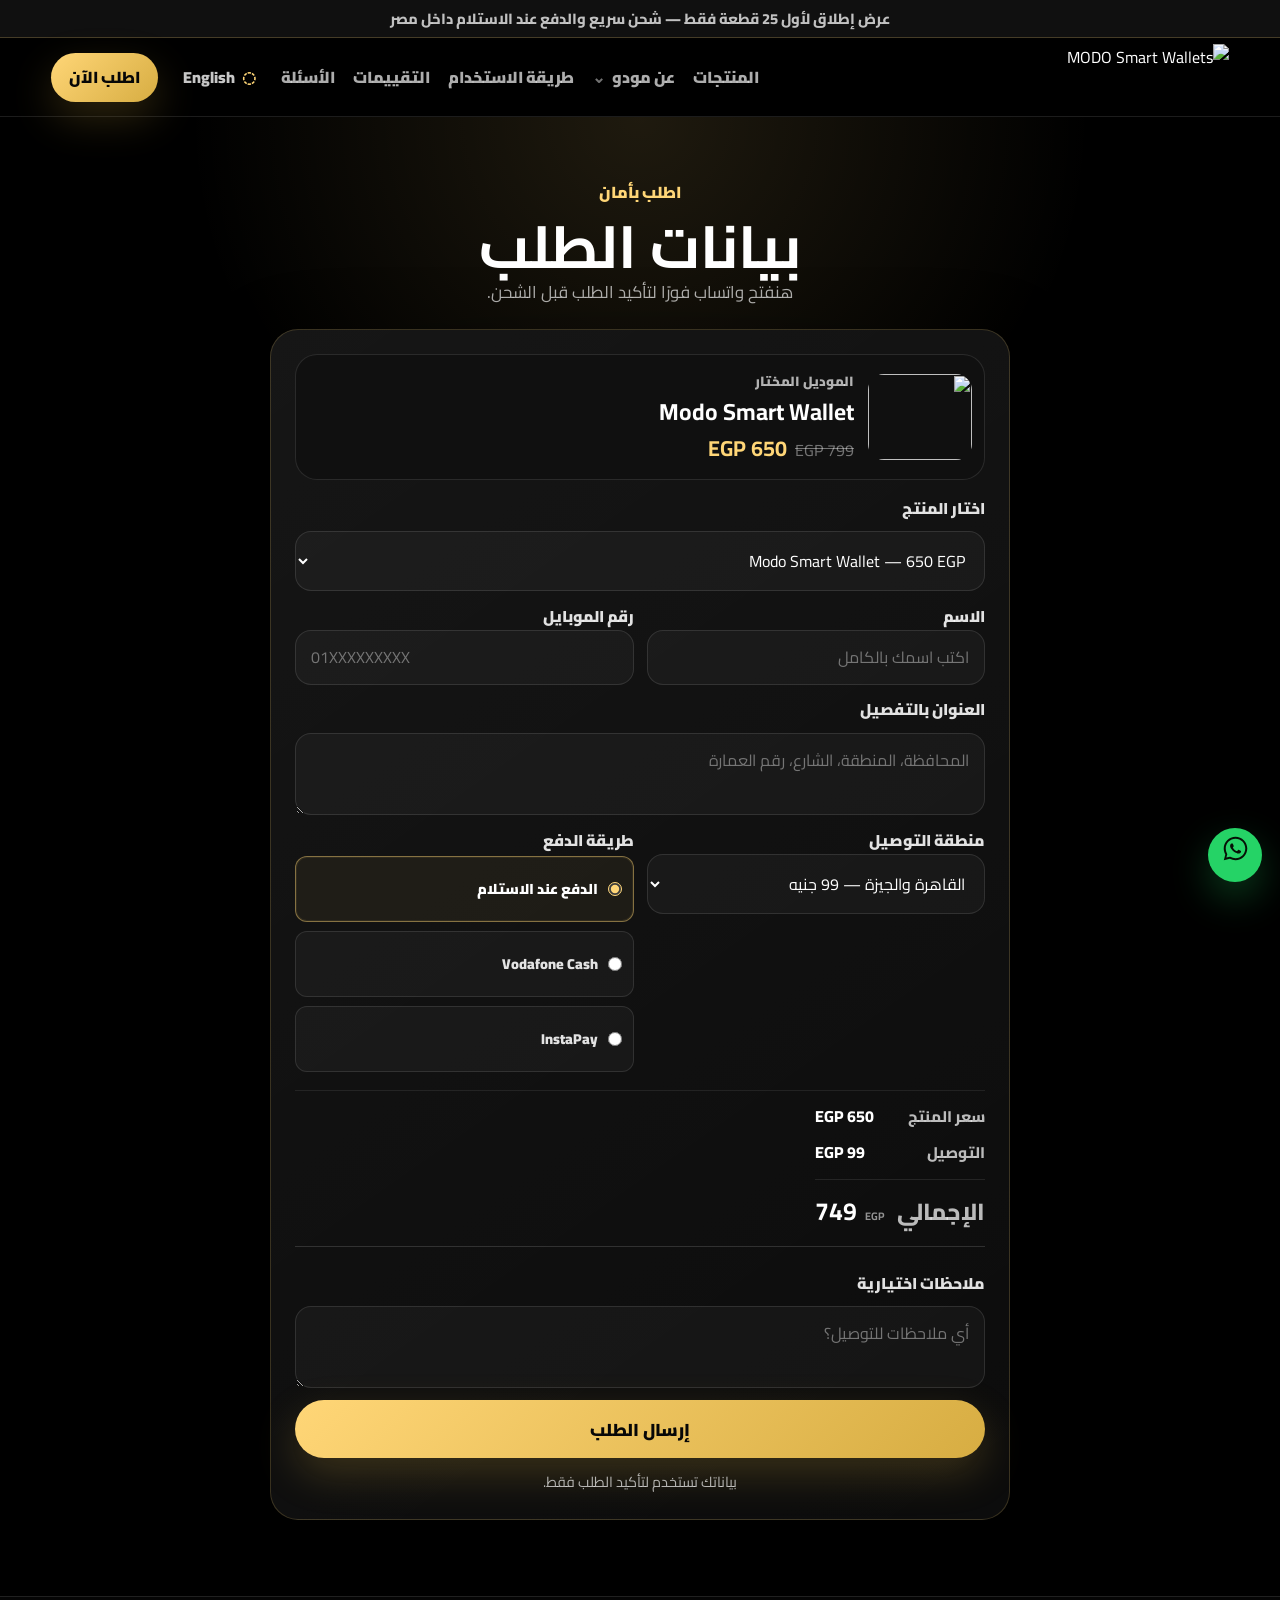
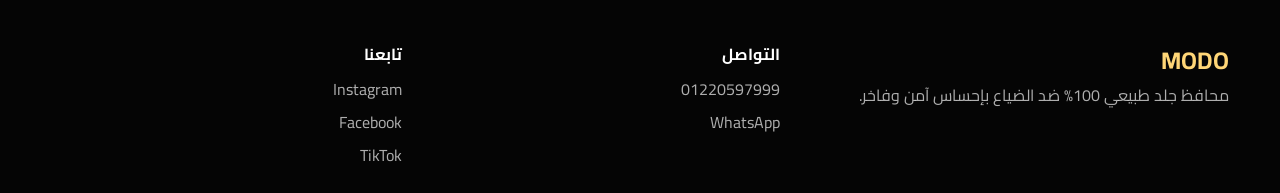
==== checkout.html @ 7bcc3bd5 "Add files via upload" ====
<!DOCTYPE html>
<html lang="ar" dir="rtl">
<head>
  <meta charset="UTF-8" />
  <meta name="viewport" content="width=device-width, initial-scale=1.0" />
  <meta name="description" content="Checkout MODO Smart Wallet: اختر المحفظة، منطقة التوصيل، وطريقة الدفع. الدفع عند الاستلام داخل مصر." />
  <title>Checkout | MODO Smart Wallet</title>
  <link rel="preconnect" href="https://fonts.googleapis.com">
  <link rel="preconnect" href="https://fonts.gstatic.com" crossorigin>
  <link href="https://fonts.googleapis.com/css2?family=Cairo:wght@400;600;700;800;900&display=swap" rel="stylesheet">
  <link rel="stylesheet" href="style.css?v=20260527-payment-compact" />

  <!-- Meta Pixel Code -->
  <script>
  !function(f,b,e,v,n,t,s)
  {if(f.fbq)return;n=f.fbq=function(){n.callMethod?
  n.callMethod.apply(n,arguments):n.queue.push(arguments)};
  if(!f._fbq)f._fbq=n;n.push=n;n.loaded=!0;n.version='2.0';
  n.queue=[];t=b.createElement(e);t.async=!0;
  t.src=v;s=b.getElementsByTagName(e)[0];
  s.parentNode.insertBefore(t,s)}(window, document,'script',
  'https://connect.facebook.net/en_US/fbevents.js');
  fbq('init', '1723439528639555');
  fbq('track', 'PageView');
  </script>
  <noscript><img height="1" width="1" style="display:none"
  src="https://www.facebook.com/tr?id=1723439528639555&ev=PageView&noscript=1"
  /></noscript>
  <!-- End Meta Pixel Code -->
</head>
<body class="checkout-page">
  <div class="top-strip"><span data-i18n="topOffer">عرض إطلاق لأول 25 قطعة فقط — شحن سريع والدفع عند الاستلام داخل مصر</span></div>

  <header class="site-header">
    <div class="container nav">
      <a href="./index.html#home" class="brand" aria-label="MODO Smart Wallets">
        <img src="https://www.modosmartwallets.com/modo-logo.png" alt="MODO Smart Wallets">
      </a>
      <nav class="nav-links" id="navLinks">
        <a href="./index.html#products" data-i18n="navProducts">المنتجات</a>
        <details class="nav-about">
          <summary data-i18n="navAbout">عن مودو</summary>
          <a href="./story.html" data-i18n="navStory">قصتنا</a>
          <a href="./why.html" data-i18n="navWhy">ليه تختار مودو</a>
        </details>
        <a href="./how.html" data-i18n="navHow">طريقة الاستخدام</a>
        <a href="./index.html#reviews" data-i18n="navReviews">التقييمات</a>
        <a href="./faq.html" data-i18n="navFAQ">الأسئلة</a>
      </nav>
      <div class="nav-actions">
        <button class="lang-btn" id="langToggle" type="button">English</button>
        <a href="./checkout.html" class="mini-cta" data-i18n="navCTA">اطلب الآن</a>
        <button class="menu-btn" id="menuBtn" type="button" aria-label="Menu">☰</button>
      </div>
    </div>
  </header>

  <main>
    <section class="section order-section checkout-standalone" id="order">
      <div class="container order-shell">
        <div class="section-head reveal">
          <span data-i18n="orderEyebrow">اطلب بأمان</span>
          <h1 data-i18n="orderTitle">بيانات الطلب</h1>
          <p data-i18n="orderSubtitle">هنفتح واتساب فورًا لتأكيد الطلب قبل الشحن.</p>
        </div>

        <form class="order-form reveal" id="orderForm">
          <div class="selected-product-card" id="selectedProductCard">
            <img src="https://www.modosmartwallets.com/smart-wallet.jpg" alt="" id="selectedProductImg">
            <div>
              <small data-i18n="selectedLabel">الموديل المختار</small>
              <h3 id="selectedProductName">Modo Smart Wallet</h3>
              <p><span class="old-price" id="selectedOldPrice">799 EGP</span> <strong id="selectedPrice">650 EGP</strong></p>
            </div>
          </div>

          <label for="productSelect" data-i18n="formProduct">اختار المنتج</label>
          <select id="productSelect" required></select>

          <div class="form-grid">
            <div>
              <label for="customerName" data-i18n="formName">الاسم</label>
              <input type="text" id="customerName" required>
            </div>
            <div>
              <label for="customerPhone" data-i18n="formPhone">رقم الموبايل</label>
              <input type="tel" id="customerPhone" required>
            </div>
          </div>

          <label for="customerAddress" data-i18n="formAddress">العنوان بالتفصيل</label>
          <textarea id="customerAddress" required></textarea>

          <div class="form-grid">
            <div>
              <label for="deliveryRegion" data-i18n="formDeliveryRegion">منطقة التوصيل</label>
              <select id="deliveryRegion" required>
                <option value="cairo_giza" data-i18n="deliveryCairoGiza">القاهرة والجيزة — 99 جنيه</option>
                <option value="alex" data-i18n="deliveryAlex">الإسكندرية — 120 جنيه</option>
                <option value="delta_canal" data-i18n="deliveryDeltaCanal">الدلتا والقناة — 125 جنيه</option>
                <option value="assiut" data-i18n="deliveryAssiut">أسيوط — 200 جنيه</option>
                <option value="northcoast" data-i18n="deliveryNorthCoast">الساحل الشمالي — 220 جنيه</option>
              </select>
            </div>
            <div>
              <label for="paymentMethod" data-i18n="formPayment">طريقة الدفع</label>
              <select id="paymentMethod" required>
                <option value="Cash on Delivery" data-i18n="paymentCOD">الدفع عند الاستلام</option>
                <option value="Vodafone Cash">Vodafone Cash</option>
                <option value="InstaPay">InstaPay</option>
              </select>
            </div>
          </div>

          <p class="premium-free-delivery-note" id="premiumFreeDeliveryNote" hidden data-i18n="premiumFreeDeliveryCheckout">توصيل مجاني مع Modo Premium Wallet</p>

          <div class="checkout-total-box" id="checkoutTotalBox">
            <span data-i18n="checkoutTotalLabel">إجمالي السعر شامل التوصيل</span>
            <strong id="checkoutTotalValue">749 EGP</strong>
          </div>

          <label for="customerNotes" data-i18n="formNotes">ملاحظات اختيارية</label>
          <textarea id="customerNotes"></textarea>

          <button type="submit" class="btn btn-primary order-submit" data-i18n="submitOrder">إرسال الطلب</button>
          <p class="order-success-message" id="orderSuccess" hidden data-i18n="orderSuccess">تم تأكيد طلبك</p>
          <p class="form-note"><span data-i18n="formNote">بياناتك تستخدم لتأكيد الطلب فقط.</span></p>
        </form>
      </div>
    </section>
  </main>

  <footer class="footer">
    <div class="container footer-grid">
      <div><h3>MODO</h3><p data-i18n="footerAbout">محافظ جلد طبيعي 100% ضد الضياع بإحساس آمن وفاخر.</p></div>
      <div><h4 data-i18n="footerContact">التواصل</h4><a href="tel:01220597999">01220597999</a><a href="https://wa.me/201220597999" target="_blank" rel="noopener noreferrer">WhatsApp</a></div>
      <div><h4 data-i18n="footerSocial">تابعنا</h4><a href="https://www.instagram.com/modo.smart.wallets?igsh=YzNkcmE1bDY4eXp3&utm_source=qr" target="_blank" rel="noopener noreferrer">Instagram</a><a href="https://www.facebook.com/share/1Ctd9zWfsX/?mibextid=wwXIfr" target="_blank" rel="noopener noreferrer">Facebook</a><a href="https://www.tiktok.com/@modo.smart.wallet" target="_blank" rel="noopener noreferrer">TikTok</a></div>
    </div>
  </footer>

  <a href="https://wa.me/201220597999" class="whatsapp-float" target="_blank" rel="noopener noreferrer" aria-label="WhatsApp">WhatsApp</a>
  <script type="module" src="script.js?v=20260527-payment-compact"></script>
</body>
</html>
---- style.css ----
:root {
  --black: #000;
  --ink: #070707;
  --panel: #101010;
  --panel-2: #1a1a1a;
  --gold: #d7ad42;
  --gold-soft: #ffd677;
  --text: #fff;
  --muted: rgba(255,255,255,.68);
  --line: rgba(255,255,255,.11);
  --safe: #8dffad;
  --shadow: 0 26px 80px rgba(0,0,0,.45);
}

* { box-sizing: border-box; margin: 0; padding: 0; }
html { scroll-behavior: smooth; }
body {
  font-family: "Cairo", Arial, sans-serif;
  background: #000;
  color: var(--text);
  line-height: 1.7;
  overflow-x: hidden;
}
body.en { direction: ltr; }
a { color: inherit; text-decoration: none; }
button, input, textarea, select { font: inherit; }
img, video { max-width: 100%; display: block; }
.container { width: min(1180px, 92%); margin-inline: auto; }

.top-strip {
  background: #101010;
  border-bottom: 1px solid rgba(255,214,119,.22);
  color: rgba(255,255,255,.74);
  text-align: center;
  font-weight: 800;
  padding: 8px 14px;
  font-size: clamp(.78rem, 1.8vw, .92rem);
  line-height: 1.45;
}
.top-strip span {
  display: block;
  max-width: 780px;
  margin-inline: auto;
}

.site-header {
  position: sticky;
  top: 0;
  z-index: 1000;
  background: rgba(0,0,0,.92);
  border-bottom: 1px solid var(--line);
  backdrop-filter: blur(20px);
}
.nav {
  min-height: 78px;
  display: flex;
  align-items: center;
  justify-content: space-between;
  gap: 18px;
}
.brand { display: inline-flex; align-items: center; }
.brand img { width: 168px; height: 66px; object-fit: contain; }
.nav-links, .nav-actions { display: flex; align-items: center; gap: 18px; }
.nav-links { color: var(--muted); font-weight: 900; }
.nav-links a:hover, .nav-about summary:hover { color: var(--gold-soft); }
.nav-about { position: relative; }
.nav-about summary { list-style: none; cursor: pointer; color: var(--muted); }
.nav-about summary::-webkit-details-marker { display: none; }
.nav-about summary::after { content: "⌄"; margin-inline-start: 7px; color: rgba(255,255,255,.45); }
.nav-about[open] a {
  display: block;
  background: #0d0d0d;
  border: 1px solid var(--line);
  padding: 10px 14px;
  min-width: 160px;
}
@media (min-width: 981px) {
  .nav-about[open] a:first-of-type { position: absolute; top: 34px; inset-inline-start: 0; border-radius: 16px 16px 0 0; }
  .nav-about[open] a:last-of-type { position: absolute; top: 76px; inset-inline-start: 0; border-radius: 0 0 16px 16px; }
}
.lang-btn, .menu-btn, .btn, .mini-cta {
  min-height: 46px;
  border-radius: 999px;
  border: 1px solid var(--line);
  background: transparent;
  color: #fff;
  padding: 11px 18px;
  cursor: pointer;
  font-weight: 900;
  display: inline-flex;
  align-items: center;
  justify-content: center;
  transition: .22s ease;
}
.lang-btn { border-color: transparent; color: rgba(255,255,255,.78); padding-inline: 6px; }
.lang-btn::before { content: "◌"; color: var(--gold-soft); margin-inline-end: 7px; }
.menu-btn { display: none; width: 46px; padding: 0; font-size: 1.35rem; }
.mini-cta, .btn-primary {
  border: 0;
  background: linear-gradient(135deg, var(--gold-soft), var(--gold));
  color: #070707;
  box-shadow: 0 16px 42px rgba(215,173,66,.22);
}
.btn-primary:hover, .mini-cta:hover { transform: translateY(-2px); box-shadow: 0 20px 52px rgba(215,173,66,.32); }
.btn-secondary { background: #151515; color: #fff; border-color: rgba(255,255,255,.14); }
.btn-secondary:hover { border-color: rgba(255,214,119,.45); color: var(--gold-soft); }

.hero {
  position: relative;
  min-height: calc(100vh - 116px);
  display: grid;
  align-items: center;
  overflow: hidden;
  padding: 72px 0 56px;
  background:
    radial-gradient(circle at 25% 18%, rgba(255,214,119,.16), transparent 28%),
    linear-gradient(180deg, #050505, #000);
}
.hero::before {
  content: "";
  position: absolute;
  inset: 0;
  background-image:
    linear-gradient(rgba(255,255,255,.035) 1px, transparent 1px),
    linear-gradient(90deg, rgba(255,255,255,.035) 1px, transparent 1px);
  background-size: 54px 54px;
  mask-image: linear-gradient(to bottom, #000 12%, transparent 90%);
  pointer-events: none;
}
.hero-grid {
  position: relative;
  z-index: 1;
  display: grid;
  grid-template-columns: 1fr .92fr;
  gap: 56px;
  align-items: center;
}
.brand-system {
  width: fit-content;
  display: flex;
  flex-wrap: wrap;
  gap: 8px;
  padding: 6px;
  border-radius: 999px;
  background: rgba(255,255,255,.04);
  border: 1px solid var(--line);
  margin-bottom: 18px;
}
.brand-system span {
  border-radius: 999px;
  padding: 7px 12px;
  background: #151515;
  color: rgba(255,255,255,.78);
  font-size: .84rem;
  font-weight: 900;
}
.brand-system span:first-child { color: var(--gold-soft); }
.brand-system span:nth-child(2) { color: var(--safe); }
.brand-system span:nth-child(3) {
  color: #fff;
  background:
    linear-gradient(180deg, rgba(255,255,255,.12), rgba(255,255,255,.055));
  border: 1px solid rgba(255,255,255,.16);
  box-shadow: inset 0 1px 0 rgba(255,255,255,.08);
}
.hero-kicker, .section-head span, .section-copy > span {
  display: inline-flex;
  color: var(--gold-soft);
  font-weight: 900;
  margin-bottom: 10px;
}
.hero-kicker {
  display: block;
  width: fit-content;
  margin-inline: auto;
  text-align: center;
  font-size: .88rem;
  letter-spacing: .08em;
  text-transform: uppercase;
  color: rgba(255,214,119,.86);
}
.launch-offer-line,
.purchase-notes,
.checkout-trust-notes {
  display: none !important;
}
.launch-offer-line {
  display: inline-grid;
  gap: 2px;
  padding: 10px 0;
  margin-bottom: 14px;
  border-block: 1px solid rgba(255,214,119,.2);
}
.launch-offer-line strong {
  color: var(--gold-soft);
  font-size: clamp(1.05rem, 2.4vw, 1.35rem);
  line-height: 1.15;
}
.launch-offer-line span {
  color: rgba(255,255,255,.62);
  font-size: .92rem;
  font-weight: 800;
}
.hero h1 {
  font-size: clamp(2.8rem, 6.6vw, 6.7rem);
  line-height: 1.02;
  letter-spacing: 0;
  max-width: 820px;
  margin-bottom: 20px;
}
.hero-subtitle {
  color: rgba(255,255,255,.76);
  font-size: 1.18rem;
  max-width: 680px;
  margin-bottom: 24px;
}
.hero-actions { display: flex; flex-wrap: wrap; gap: 12px; margin-bottom: 26px; }
.purchase-notes,
.checkout-trust-notes {
  display: flex;
  flex-wrap: wrap;
  gap: 8px 14px;
  margin: -12px 0 22px;
  color: rgba(255,255,255,.66);
  font-size: .9rem;
  font-weight: 800;
}
.purchase-notes span,
.checkout-trust-notes span {
  display: inline-flex;
  align-items: center;
  gap: 7px;
}
.purchase-notes span::before,
.checkout-trust-notes span::before {
  content: "";
  width: 6px;
  height: 6px;
  border-radius: 50%;
  background: var(--gold-soft);
}
.checkout-trust-notes {
  justify-content: center;
  margin: 14px 0 0;
}
.order-urgency {
  width: fit-content;
  margin: 14px auto 0;
  color: var(--gold-soft);
  font-weight: 900;
  font-size: .96rem;
  border-bottom: 1px solid rgba(255,214,119,.35);
}
.signal-row {
  display: grid;
  grid-template-columns: 1fr;
  gap: 10px;
  max-width: 420px;
  width: fit-content;
  margin: 20px auto 0;
  border: 0;
}
.signal-row div {
  min-height: auto;
  display: grid;
  grid-template-columns: 10px 1fr;
  gap: 10px;
  align-items: start;
  border-radius: 0;
  background: transparent;
  border: 0;
  padding: 0;
}
.signal-row div::before {
  content: "";
  width: 6px;
  height: 6px;
  margin-top: 9px;
  border-radius: 50%;
  background: var(--gold-soft);
  box-shadow: 0 0 0 4px rgba(255,214,119,.08);
}
.signal-row div:not(:last-child) {
  border-inline-end: 0;
}
.signal-row strong {
  display: block;
  grid-column: 2;
  color: var(--gold-soft);
  font-size: .84rem;
  font-weight: 950;
  letter-spacing: 0;
  text-transform: none;
  margin-bottom: 0;
}
.signal-row span {
  grid-column: 2;
  color: rgba(255,255,255,.7);
  font-size: .88rem;
}

.hero-device { position: relative; min-height: 560px; display: grid; align-items: center; }
.tracking-orbit { position: absolute; inset: 3% 0 16%; display: grid; place-items: center; pointer-events: none; }
.tracking-orbit span {
  position: absolute;
  width: 54%;
  aspect-ratio: 1;
  border-radius: 50%;
  border: 1px solid rgba(255,214,119,.24);
  animation: pulse 3.5s ease-in-out infinite;
}
.tracking-orbit span:nth-child(2) { width: 72%; animation-delay: .5s; border-color: rgba(141,255,173,.17); }
.tracking-orbit span:nth-child(3) { width: 90%; animation-delay: 1s; border-color: rgba(255,255,255,.08); }
@keyframes pulse { 0%,100% { transform: scale(.96); opacity: .55; } 50% { transform: scale(1.03); opacity: 1; } }
.product-frame {
  position: relative;
  z-index: 2;
  width: min(470px, 92%);
  margin-inline: auto;
  border-radius: 36px;
  padding: 14px;
  background: linear-gradient(145deg, rgba(255,255,255,.1), rgba(255,255,255,.025));
  border: 1px solid rgba(255,214,119,.22);
  box-shadow: var(--shadow);
}
.product-frame img { width: 100%; aspect-ratio: 1/1; object-fit: cover; border-radius: 26px; filter: contrast(1.04) saturate(1.04); }
.device-chip { display: none !important; }
.thumb-row { display: grid; grid-template-columns: repeat(3, 1fr); gap: 10px; width: min(360px, 82%); margin: 14px auto 0; position: relative; z-index: 3; }
.thumb { border: 2px solid rgba(255,255,255,.12); border-radius: 16px; overflow: hidden; background: transparent; cursor: pointer; opacity: .84; }
.thumb.active, .thumb:hover { opacity: 1; border-color: var(--gold-soft); }
.thumb img { width: 100%; aspect-ratio: 1.25/1; object-fit: cover; }

.identity-band {
  padding: 18px 0;
  background: #050505;
  border-block: 1px solid var(--line);
}

.trust-strip-section {
  padding: 18px 0;
  background: #000;
  border-bottom: 1px solid rgba(255,255,255,.08);
}
.trust-strip {
  display: grid;
  grid-template-columns: repeat(4, 1fr);
  border-block: 1px solid rgba(255,255,255,.1);
}
.trust-strip div {
  padding: 16px 18px;
}
.trust-strip div:not(:last-child) {
  border-inline-end: 1px solid rgba(255,255,255,.08);
}
.trust-strip strong {
  display: block;
  color: var(--gold-soft);
  font-size: clamp(1.05rem, 2.4vw, 1.45rem);
  line-height: 1.1;
  margin-bottom: 4px;
}
.trust-strip span {
  color: rgba(255,255,255,.58);
  font-size: .88rem;
  font-weight: 800;
}

.conversion-band-section {
  padding: 20px 0 34px;
  background: #000;
}
.conversion-band {
  display: flex;
  flex-direction: column;
  align-items: center;
  justify-content: center;
  gap: 18px;
  padding: 22px 0;
  border-block: 1px solid rgba(255,255,255,.1);
  text-align: center;
}
.conversion-band span {
  display: inline-flex;
  color: var(--gold-soft);
  font-size: .78rem;
  font-weight: 950;
  letter-spacing: .08em;
  text-transform: uppercase;
  margin-bottom: 6px;
}
.conversion-band h2 {
  font-size: clamp(1.35rem, 3vw, 2.2rem);
  line-height: 1.2;
  margin-bottom: 5px;
}
.conversion-band p {
  color: rgba(255,255,255,.62);
  max-width: 680px;
  margin-inline: auto;
}
.identity-grid {
  display: grid;
  grid-template-columns: repeat(3, 1fr);
  gap: 0;
  border-block: 1px solid rgba(255,255,255,.09);
}
.identity-card {
  background: transparent;
  border: 0;
  border-radius: 0;
  padding: 18px 22px;
  box-shadow: none;
}
.identity-card:not(:last-child) {
  border-inline-end: 1px solid rgba(255,255,255,.08);
}
.identity-card span {
  color: var(--gold-soft);
  font-size: .76rem;
  font-weight: 950;
  letter-spacing: .1em;
}
.identity-card h2 {
  font-size: 1rem;
  margin: 7px 0 5px;
  color: rgba(255,255,255,.9);
}
.identity-card p {
  color: rgba(255,255,255,.58);
  font-size: .9rem;
  line-height: 1.75;
}

.section { padding: 76px 0; }
.section-head { max-width: 760px; margin: 0 auto 36px; text-align: center; }
.section-head h2, .section-copy h2 {
  font-size: clamp(2rem, 4.5vw, 4rem);
  line-height: 1.14;
  margin-bottom: 12px;
}
.section-head p, .section-copy p { color: var(--muted); font-size: 1.05rem; }
.demo-grid, .proof-layout { display: grid; grid-template-columns: .82fr 1.18fr; gap: 30px; align-items: center; }
.ugc-section { background: linear-gradient(180deg, #000, #050505); }
.video-shell {
  border-radius: 30px;
  padding: 12px;
  background: #111;
  border: 1px solid rgba(255,214,119,.18);
  box-shadow: var(--shadow);
}
.video-shell video { width: 100%; max-height: 520px; object-fit: contain; border-radius: 22px; background: #000; }

.founder-story-section {
  background:
    radial-gradient(circle at 78% 8%, rgba(255,214,119,.08), transparent 28%),
    #000;
}
.founder-story-grid {
  display: grid;
  grid-template-columns: 1.05fr .95fr;
  gap: 28px;
  align-items: start;
}
.founder-story-copy,
.founder-story-panel {
  border-block: 1px solid rgba(255,255,255,.1);
  padding: 28px 0;
}
.founder-story-copy > span {
  display: inline-flex;
  color: var(--gold-soft);
  font-size: .82rem;
  font-weight: 950;
  letter-spacing: .08em;
  text-transform: uppercase;
  margin-bottom: 12px;
}
.founder-story-copy h2 {
  max-width: 720px;
  font-size: clamp(1.75rem, 3.5vw, 3rem);
  line-height: 1.18;
  margin-bottom: 18px;
}
.story-paragraphs {
  display: grid;
  gap: 12px;
  max-width: 720px;
}
.story-paragraphs p,
.story-human-note {
  color: rgba(255,255,255,.68);
  font-size: 1rem;
  line-height: 1.9;
}
.story-value-list {
  list-style: none;
  display: grid;
  gap: 14px;
  margin-bottom: 22px;
}
.story-value-list li {
  display: grid;
  grid-template-columns: 26px 1fr;
  gap: 10px;
  align-items: start;
  padding-bottom: 14px;
  border-bottom: 1px solid rgba(255,255,255,.08);
}
.story-value-list span {
  color: var(--gold-soft);
  font-weight: 950;
  line-height: 1.5;
}
.story-value-list strong {
  color: rgba(255,255,255,.9);
  font-size: 1rem;
  line-height: 1.65;
}
.story-highlight-line {
  color: var(--gold-soft);
  font-weight: 950;
  font-size: 1.08rem;
  line-height: 1.8;
  margin-bottom: 12px;
}

.products-grid { display: grid; grid-template-columns: repeat(3, 1fr); gap: 20px; }
.product-card {
  position: relative;
  display: flex;
  flex-direction: column;
  background: linear-gradient(145deg, rgba(255,255,255,.07), rgba(255,255,255,.025));
  border: 1px solid var(--line);
  border-radius: 26px;
  padding: 16px;
  box-shadow: var(--shadow);
}
.product-card.featured { border-color: rgba(255,214,119,.42); }
.product-tag, .free-delivery-badge {
  position: absolute;
  top: 26px;
  border-radius: 999px;
  padding: 8px 12px;
  font-size: .82rem;
  font-weight: 950;
  z-index: 2;
}
.product-tag { inset-inline-start: 26px; background: rgba(0,0,0,.76); border: 1px solid rgba(255,214,119,.35); color: var(--gold-soft); }
.free-delivery-badge { inset-inline-end: 26px; background: linear-gradient(135deg, #d7ffdf, var(--safe)); color: #061006; }
.product-card img { width: 100%; aspect-ratio: 1.05/1; object-fit: cover; border-radius: 20px; margin-bottom: 16px; }
.product-card h3 { font-size: 1.35rem; margin-bottom: 6px; }
.product-card p { color: var(--muted); margin-bottom: 12px; }
.product-tracker-note {
  width: fit-content;
  margin: 0 auto 12px;
  padding: 8px 13px;
  border-radius: 999px;
  background: rgba(255,255,255,.055);
  border: 1px solid rgba(255,214,119,.22);
  color: var(--gold-soft);
  font-weight: 950;
  font-size: .88rem;
  text-align: center;
}
.product-features { list-style: none; display: grid; gap: 8px; margin: 4px 0 16px; }
.product-features li { color: rgba(255,255,255,.82); font-size: .95rem; }
.product-features li::before { content: "✓"; color: var(--gold-soft); margin-inline-end: 8px; font-weight: 950; }
.premium-more { margin: 0 0 14px; border-radius: 16px; background: #1a1a1a; border: 1px solid var(--line); overflow: hidden; }
.premium-more summary { cursor: pointer; list-style: none; padding: 10px 13px; color: var(--gold-soft); font-weight: 900; }
.premium-more summary::-webkit-details-marker { display: none; }
.premium-more-body { border-top: 1px solid var(--line); padding: 13px; color: var(--muted); }
.premium-more-body ul { list-style: none; display: grid; gap: 5px; margin-top: 9px; }
.price-row { margin-top: auto; display: flex; align-items: baseline; gap: 10px; margin-bottom: 16px; }
.old-price { color: rgba(255,255,255,.42); text-decoration: line-through; white-space: nowrap; }
.new-price { color: var(--gold-soft); font-size: 1.6rem; font-weight: 950; white-space: nowrap; }
.product-sale-line {
  display: grid;
  gap: 5px;
  margin: -4px 0 14px;
  padding-block: 12px;
  border-block: 1px solid rgba(255,255,255,.08);
}
.product-sale-line strong {
  color: var(--gold-soft);
  font-size: .92rem;
}
.product-sale-line span {
  color: rgba(255,255,255,.62);
  font-size: .88rem;
  font-weight: 800;
}
.choose-btn { width: 100%; min-height: 54px; }

.proof-section { background: #050505; }
.reviews-live {
  background: linear-gradient(145deg, rgba(255,255,255,.07), rgba(255,255,255,.025));
  border: 1px solid var(--line);
  border-radius: 28px;
  padding: 18px;
}
.reviews-toolbar { display: flex; align-items: center; justify-content: space-between; margin-bottom: 14px; }
.reviews-toolbar span { color: var(--safe); border: 1px solid rgba(141,255,173,.25); border-radius: 999px; padding: 5px 10px; font-weight: 900; }
.reviews-grid { display: grid; grid-template-columns: repeat(2, 1fr); gap: 14px; }
.review-card { background: #101010; border: 1px solid var(--line); border-radius: 20px; padding: 18px; }
.reviews-grid.compact-one .review-card:nth-child(n+2) { display: none; }
.review-card img {
  width: 100%;
  aspect-ratio: 1.15/1;
  object-fit: cover;
  border-radius: 16px;
  border: 1px solid rgba(255,255,255,.1);
  margin-bottom: 12px;
}
.stars { color: #fff2c5; margin-bottom: 8px; letter-spacing: 1px; }
.review-card p { color: rgba(255,255,255,.78); margin-bottom: 12px; }
.review-card strong { display: block; }
.review-meta { color: var(--muted); font-size: .86rem; margin-top: 4px; }
.reviews-toggle-btn, .write-review-toggle {
  display: flex;
  margin-top: 16px;
  margin-inline: auto;
  justify-content: center;
  text-align: center;
  width: fit-content;
}
.reviews-toggle-btn {
  align-self: center;
}
.live-review-form { display: grid; gap: 10px; margin-top: 16px; }
.review-form-collapsed { display: none; }
.review-form-open { display: grid; }

.order-section { background: radial-gradient(circle at 50% 0%, rgba(255,214,119,.12), transparent 28%), #000; }
.order-shell { max-width: 880px; }
.order-form {
  display: grid;
  gap: 13px;
  background: linear-gradient(145deg, rgba(255,255,255,.075), rgba(255,255,255,.025));
  border: 1px solid rgba(255,214,119,.18);
  border-radius: 30px;
  padding: 24px;
  box-shadow: var(--shadow);
}
.selected-product-card {
  display: grid;
  grid-template-columns: 128px 1fr;
  gap: 16px;
  align-items: center;
  border-radius: 24px;
  background: #101010;
  border: 1px solid var(--line);
  padding: 14px;
  margin-bottom: 8px;
}
.selected-product-card img { width: 128px; height: 104px; object-fit: cover; border-radius: 18px; }
.selected-product-card small { color: var(--muted); font-weight: 900; }
.selected-product-card strong { color: var(--gold-soft); font-size: 1.35rem; }
.form-grid { display: grid; grid-template-columns: repeat(2, 1fr); gap: 13px; }
.order-form label, .live-review-form label { font-weight: 900; color: rgba(255,255,255,.88); }
.order-form input, .order-form textarea, .order-form select, .live-review-form input, .live-review-form textarea, .live-review-form select {
  width: 100%;
  min-height: 56px;
  border-radius: 18px;
  background: #070707;
  border: 1px solid var(--line);
  color: #fff;
  padding: 13px 15px;
  outline: none;
}
.order-form textarea, .live-review-form textarea { min-height: 96px; resize: vertical; }
.order-form input:focus, .order-form textarea:focus, .order-form select:focus, .live-review-form input:focus, .live-review-form textarea:focus, .live-review-form select:focus {
  border-color: rgba(255,214,119,.62);
  box-shadow: 0 0 0 4px rgba(255,214,119,.1);
}
.checkout-total-box {
  display: flex;
  justify-content: space-between;
  align-items: center;
  gap: 16px;
  padding: 16px 18px;
  border-radius: 22px;
  background: #1a1a1a;
  border: 1px solid rgba(255,214,119,.26);
}
.checkout-total-box span { color: rgba(255,255,255,.76); font-weight: 900; }
.checkout-total-box strong { color: var(--gold-soft); font-size: 1.45rem; font-weight: 950; white-space: nowrap; }
.premium-free-delivery-note, .order-success-message {
  text-align: center;
  border-radius: 18px;
  padding: 12px 14px;
  background: linear-gradient(135deg, #d7ffdf, var(--safe));
  color: #061006;
  font-weight: 950;
}
.premium-free-delivery-note[hidden], .order-success-message[hidden] { display: none !important; }
.order-submit { width: 100%; min-height: 58px; font-size: 1.08rem; }
.form-note { text-align: center; color: var(--muted); font-size: .9rem; }

.footer { background: #050505; border-top: 1px solid var(--line); padding: 44px 0 18px; }
.footer-grid { display: grid; grid-template-columns: 1.2fr 1fr 1fr; gap: 28px; }
.footer h3 { color: var(--gold-soft); font-size: 1.5rem; }
.footer h4 { margin-bottom: 8px; }
.footer p, .footer a { display: block; color: var(--muted); margin-bottom: 6px; }
.footer a:hover { color: var(--gold-soft); }
.copyright { text-align: center; color: var(--muted); border-top: 1px solid var(--line); margin-top: 28px; padding-top: 18px; font-size: .9rem; }
.whatsapp-float {
  position: fixed;
  inset-inline-start: 18px;
  bottom: 18px;
  z-index: 999;
  min-width: 54px;
  height: 54px;
  padding: 0 13px;
  border-radius: 999px;
  display: grid;
  place-items: center;
  background: #25d366;
  color: #061006;
  font-weight: 950;
  font-size: .78rem;
  box-shadow: 0 16px 38px rgba(37,211,102,.28);
}
.sticky-mobile-cta {
  display: none;
  position: fixed;
  inset-inline: 18px;
  bottom: 10px;
  z-index: 1000;
  min-height: 46px;
  border-radius: 999px;
  background: linear-gradient(135deg, var(--gold-soft), var(--gold));
  color: #070707;
  font-weight: 950;
  align-items: center;
  justify-content: center;
  transform: translateY(130%);
  opacity: 0;
  pointer-events: none;
  transition: .22s ease;
}
.sticky-mobile-cta.show { transform: translateY(0); opacity: 1; pointer-events: auto; }

.reveal { opacity: 0; transform: translateY(24px); transition: opacity .65s ease, transform .65s ease; }
.reveal.active { opacity: 1; transform: translateY(0); }

@media (max-width: 980px) {
  .nav-links {
    display: none;
    position: absolute;
    top: 78px;
    inset-inline: 4%;
    flex-direction: column;
    align-items: stretch;
    background: #0a0a0a;
    border: 1px solid var(--line);
    border-radius: 22px;
    padding: 14px;
    box-shadow: var(--shadow);
  }
  .nav-links.open { display: flex; }
  .nav-links a, .nav-about { background: #111; border: 1px solid rgba(255,255,255,.06); border-radius: 14px; padding: 11px 12px; }
  .nav-about a { margin-top: 10px; }
  .menu-btn { display: inline-flex; }
  .mini-cta { display: none; }
  .hero-grid, .demo-grid, .proof-layout { grid-template-columns: 1fr; }
  .founder-story-grid { grid-template-columns: 1fr; gap: 0; }
  .founder-story-panel { border-top: 0; }
  .hero-device { min-height: auto; padding-top: 18px; }
  .identity-grid, .products-grid { grid-template-columns: 1fr; }
  .trust-strip { grid-template-columns: repeat(2, 1fr); }
  .trust-strip div:nth-child(2) { border-inline-end: 0; }
  .trust-strip div:nth-child(-n+2) { border-bottom: 1px solid rgba(255,255,255,.08); }
  .identity-card:not(:last-child) {
    border-inline-end: 0;
    border-bottom: 1px solid rgba(255,255,255,.1);
  }
  .reviews-grid { grid-template-columns: 1fr; }
}

@media (max-width: 620px) {
  .top-strip {
    font-size: .78rem;
    font-weight: 750;
    line-height: 1.55;
    padding: 7px 18px;
  }
  .brand img { width: 142px; height: 58px; }
  .lang-btn { min-height: 42px; font-size: .9rem; }
  .hero { min-height: auto; padding: 76px 0 36px; }
  .hero h1 { font-size: clamp(2rem, 11vw, 3.1rem); text-align: start; }
  .hero-subtitle { font-size: .96rem; line-height: 1.75; max-width: 34rem; }
  .hero-actions .btn { width: 100%; }
  .conversion-band {
    display: grid;
  }
  .conversion-band .btn {
    width: 100%;
  }
  .purchase-notes {
    margin-top: -10px;
    display: grid;
    gap: 7px;
  }
  .signal-row { grid-template-columns: 1fr; }
  .signal-row div:not(:last-child) {
    border-inline-end: 0;
    border-bottom: 0;
  }
  .product-frame { width: 100%; border-radius: 26px; }
  .product-frame img { border-radius: 18px; }
  .tracking-orbit span { width: 72%; }
  .tracking-orbit span:nth-child(2) { width: 88%; }
  .tracking-orbit span:nth-child(3) { width: 104%; }
  .section { padding: 56px 0; }
  .form-grid, .footer-grid { grid-template-columns: 1fr; }
  .selected-product-card { grid-template-columns: 92px 1fr; }
  .selected-product-card img { width: 92px; height: 82px; }
  .checkout-total-box { flex-direction: column; text-align: center; }
  .whatsapp-float {
    bottom: 18px;
    width: 48px;
    min-width: 48px;
    height: 48px;
    padding: 0;
    overflow: hidden;
    font-size: 0;
    border-radius: 50%;
  }
  .whatsapp-float::before {
    content: "WA";
    font-size: .72rem;
    font-weight: 950;
    letter-spacing: 0;
  }
  body.sticky-cta-visible .whatsapp-float { bottom: 70px; }
  .sticky-mobile-cta { display: flex; }
}

/* Final visual cleanup overrides */
.launch-offer-line,
.purchase-notes,
.checkout-trust-notes {
  display: none !important;
}

.conversion-band {
  display: flex !important;
  flex-direction: column !important;
  text-align: center !important;
}

.ugc-section .section-copy,
.proof-section .section-copy {
  text-align: center;
  justify-self: center;
  max-width: 720px;
}

.ugc-section .section-copy > span,
.proof-section .section-copy > span {
  margin-inline: auto;
}

.whatsapp-float {
  opacity: 1 !important;
  transform: none !important;
  pointer-events: auto !important;
}

.reviews-toggle-btn,
.write-review-toggle {
  display: flex !important;
  margin-inline: auto !important;
}

/* Site organization pass */
.section {
  overflow: hidden;
}

.hero-copy,
.section-head,
.section-copy,
.conversion-band {
  text-wrap: balance;
}

.hero-copy {
  max-width: 760px;
}

.products-grid,
.reviews-grid,
.trust-strip,
.proof-layout,
.demo-grid {
  align-items: start;
}

.product-card,
.reviews-live,
.order-form,
.video-shell,
.conversion-band {
  isolation: isolate;
}

@media (min-width: 981px) {
  .hero-copy {
    justify-self: start;
  }

  .conversion-band {
    max-width: 980px;
  }
}

@media (max-width: 620px) {
  .container {
    width: min(92%, 560px);
  }

  .top-strip {
    position: relative;
    z-index: 1001;
  }

  .nav {
    min-height: 72px;
  }

  .brand img {
    width: 124px;
    height: 52px;
  }

  .hero {
    padding: 36px 0 42px;
  }

  .hero-grid {
    gap: 28px;
  }

  .hero-copy {
    text-align: center;
    margin-inline: auto;
  }

  .brand-system {
    width: 100%;
    max-width: 360px;
    margin: 0 auto 18px;
    justify-content: center;
    gap: 6px;
    padding: 5px;
  }

  .brand-system span {
    flex: 1 1 0;
    min-width: 0;
    padding: 8px 7px;
    font-size: clamp(.72rem, 3.2vw, .86rem);
    text-align: center;
    white-space: nowrap;
  }

  .hero h1 {
    max-width: 13ch;
    margin: 0 auto 14px;
    font-size: clamp(2.25rem, 8.8vw, 3.1rem);
    line-height: 1.08;
    text-align: center;
  }

  .hero-subtitle {
    max-width: 28rem;
    margin: 0 auto 20px;
    font-size: clamp(.92rem, 3.7vw, 1rem);
    line-height: 1.75;
    text-align: center;
  }

  .hero-actions {
    margin-bottom: 20px;
    gap: 10px;
  }

  .hero-actions .btn {
    min-height: 52px;
  }

  .signal-row {
    width: min(100%, 330px);
    margin: 18px auto 0;
    gap: 8px;
    text-align: start;
  }

  .signal-row div {
    grid-template-columns: 9px 1fr;
    gap: 9px;
  }

  .signal-row strong {
    font-size: .86rem;
    line-height: 1.35;
  }

  .signal-row span {
    font-size: .82rem;
    line-height: 1.55;
  }

  .hero-device {
    padding-top: 2px;
  }

  .tracking-orbit {
    opacity: .55;
  }

  .product-frame {
    width: min(100%, 360px);
    padding: 10px;
    border-radius: 24px;
  }

  .product-frame img {
    aspect-ratio: 1.18 / 1;
    border-radius: 18px;
  }

  .thumb-row {
    width: min(82%, 290px);
    gap: 8px;
  }

  .section {
    padding: 48px 0;
  }

  .section-head {
    margin-bottom: 24px;
  }

  .section-head h2,
  .section-copy h2 {
    font-size: clamp(1.7rem, 8vw, 2.55rem);
    line-height: 1.16;
  }

  .section-head p,
  .section-copy p {
    font-size: .96rem;
    line-height: 1.75;
  }

  .trust-strip-section {
    padding: 12px 0;
  }

  .trust-strip {
    border-radius: 20px;
    overflow: hidden;
    background: rgba(255,255,255,.025);
  }

  .trust-strip div {
    padding: 13px 8px;
    text-align: center;
  }

  .trust-strip span {
    font-size: .78rem;
  }

  .demo-grid,
  .proof-layout {
    gap: 20px;
  }

  .video-shell {
    padding: 8px;
    border-radius: 22px;
  }

  .video-shell video {
    max-height: 360px;
    border-radius: 16px;
  }

  .products-grid {
    gap: 16px;
  }

  .product-card {
    padding: 14px;
    border-radius: 22px;
  }

  .product-card img {
    aspect-ratio: 1.42 / 1;
    border-radius: 16px;
    margin-bottom: 13px;
  }

  .product-card h3 {
    font-size: 1.22rem;
  }

  .product-card p,
  .product-features li,
  .product-sale-line span {
    font-size: .9rem;
    line-height: 1.6;
  }

  .product-features {
    gap: 6px;
    margin-bottom: 12px;
  }

  .product-sale-line {
    padding-block: 10px;
    margin-bottom: 12px;
  }

  .price-row {
    margin-bottom: 12px;
  }

  .new-price {
    font-size: 1.42rem;
  }

  .conversion-band-section {
    padding: 8px 0 28px;
  }

  .conversion-band {
    gap: 14px;
    padding: 22px 0 26px;
  }

  .conversion-band h2 {
    font-size: clamp(1.35rem, 6vw, 2rem);
    max-width: 15ch;
    margin-inline: auto;
  }

  .conversion-band p {
    max-width: 30rem;
    font-size: .94rem;
    line-height: 1.75;
  }

  .conversion-band .btn {
    max-width: 360px;
  }

  .proof-section {
    padding-top: 50px;
  }

  .reviews-live {
    padding: 14px;
    border-radius: 22px;
  }

  .reviews-toolbar {
    margin-bottom: 12px;
  }

  .reviews-grid {
    gap: 12px;
  }

  .review-card {
    padding: 15px;
    border-radius: 18px;
  }

  .order-section {
    padding-top: 52px;
  }

  .order-form {
    padding: 16px;
    border-radius: 24px;
    gap: 11px;
  }

  .selected-product-card {
    grid-template-columns: 86px 1fr;
    gap: 12px;
    padding: 12px;
    border-radius: 20px;
  }

  .selected-product-card img {
    width: 86px;
    height: 78px;
    border-radius: 15px;
  }

  .selected-product-card h3 {
    font-size: 1.05rem;
    line-height: 1.35;
  }

  .order-form input,
  .order-form textarea,
  .order-form select,
  .live-review-form input,
  .live-review-form textarea,
  .live-review-form select {
    min-height: 52px;
    border-radius: 16px;
  }

  .footer {
    padding-top: 34px;
  }
}

/* ===== Premium conversion pass: cinematic, fast, mobile-first ===== */
:root {
  --modo-gold: #FFD677;
  --modo-gold-deep: #D7AD42;
  --modo-data: #1A1A1A;
  --modo-line: rgba(255, 255, 255, .105);
}

.hero {
  min-height: calc(100svh - 88px);
  display: flex;
  align-items: center;
  padding: clamp(58px, 8vw, 96px) 0 clamp(42px, 6vw, 76px);
  background:
    linear-gradient(90deg, rgba(255, 214, 119, .10), transparent 36%),
    radial-gradient(circle at 70% 18%, rgba(255, 214, 119, .11), transparent 34%),
    linear-gradient(180deg, #090909 0%, #000 74%);
  border-bottom: 1px solid var(--modo-line);
}

.hero-grid {
  align-items: center;
  gap: clamp(28px, 5vw, 64px);
}

.hero-kicker {
  width: fit-content;
  margin: 0 0 18px;
  color: var(--modo-gold);
  font-size: .84rem;
  font-weight: 950;
  letter-spacing: .16em;
  text-transform: uppercase;
}

.hero h1 {
  max-width: 850px;
  margin-bottom: 18px;
  font-size: clamp(3.15rem, 7.4vw, 7rem);
  line-height: .98;
  letter-spacing: 0;
}

.hero-subtitle {
  max-width: 680px;
  color: rgba(255, 255, 255, .72);
  font-size: clamp(1.02rem, 1.65vw, 1.26rem);
  line-height: 1.9;
}

.hero-actions {
  gap: 12px;
  margin-top: 28px;
}

.hero-actions .btn,
.choose-btn,
.order-submit {
  min-height: 58px;
  border-radius: 999px;
  font-weight: 950;
}

.hero-actions .btn-primary,
.choose-btn,
.order-submit,
.sticky-mobile-cta {
  background: linear-gradient(135deg, var(--modo-gold), var(--modo-gold-deep)) !important;
  color: #070707 !important;
  border: 0 !important;
}

.hero-actions .btn-secondary {
  background: var(--modo-data) !important;
  color: #fff !important;
  border: 1px solid var(--modo-line) !important;
  box-shadow: none !important;
}

.hero-video-card {
  position: relative;
  overflow: hidden;
  border-radius: 34px;
  padding: 12px;
  background:
    linear-gradient(145deg, rgba(255, 214, 119, .10), rgba(255, 255, 255, .035)),
    #101010;
  border: 1px solid rgba(255, 214, 119, .22);
  box-shadow: 0 30px 90px rgba(0, 0, 0, .42);
}

.hero-video-card[hidden] {
  display: none !important;
}

.hero-video-card::after,
.product-card::after {
  content: "";
  position: absolute;
  inset: 0;
  pointer-events: none;
  background: linear-gradient(120deg, transparent 20%, rgba(255, 255, 255, .11), transparent 48%);
  transform: translateX(-115%);
  transition: transform .9s ease;
}

.hero-video-card:hover::after,
.product-card:hover::after {
  transform: translateX(115%);
}

.hero-demo-video {
  width: 100%;
  aspect-ratio: 4 / 5;
  max-height: 620px;
  display: block;
  object-fit: cover;
  border-radius: 24px;
  background: #000;
  filter: brightness(1.08) contrast(1.06);
}

.hero-video-close {
  position: absolute;
  top: 18px;
  inset-inline-end: 18px;
  z-index: 5;
  width: 42px;
  height: 42px;
  display: grid;
  place-items: center;
  border: 1px solid rgba(255, 255, 255, .18);
  border-radius: 999px;
  background: rgba(0, 0, 0, .72);
  color: #fff;
  font-size: 1.55rem;
  line-height: 1;
  cursor: pointer;
  backdrop-filter: blur(10px);
}

.hero-video-close:hover {
  border-color: rgba(255, 214, 119, .45);
  color: var(--modo-gold);
}

.hero-video-close {
  display: none !important;
}

.hero-video-caption {
  position: absolute;
  inset-inline: 28px;
  bottom: 28px;
  display: grid;
  gap: 3px;
  width: fit-content;
  max-width: calc(100% - 56px);
  padding: 12px 16px;
  border-radius: 18px;
  background: rgba(0, 0, 0, .74);
  border: 1px solid rgba(255, 214, 119, .24);
}

.hero-video-caption span {
  color: rgba(255, 255, 255, .68);
  font-size: .82rem;
  font-weight: 800;
}

.hero-video-caption strong {
  color: var(--modo-gold);
  font-size: 1rem;
}

.hero-video-caption {
  display: none !important;
}

.trust-strip-section {
  padding: 18px 0 28px;
  background: #000;
}

.trust-strip {
  display: grid;
  grid-template-columns: repeat(3, 1fr);
  gap: 12px;
  background: transparent;
  border: 0;
}

.trust-strip div,
.why-card,
.tracking-step,
.comparison-col,
.delivery-card {
  background: var(--modo-data);
  border: 1px solid var(--modo-line);
  border-radius: 20px;
  box-shadow: none;
}

.trust-strip div {
  padding: 18px;
  text-align: center;
}

.trust-strip strong {
  color: #fff;
  font-size: 1rem;
}

.trust-strip span {
  color: rgba(255, 255, 255, .62);
  font-size: .9rem;
}

.why-modo-section,
.tracking-steps-section,
.comparison-section,
.delivery-section {
  background:
    radial-gradient(circle at 15% 0%, rgba(255, 214, 119, .08), transparent 28%),
    #000;
}

.why-card-grid {
  display: grid;
  grid-template-columns: repeat(4, 1fr);
  gap: 16px;
}

.why-card {
  position: relative;
  padding: 22px;
}

.why-card span,
.tracking-step span {
  width: 42px;
  height: 42px;
  display: grid;
  place-items: center;
  margin-bottom: 18px;
  border-radius: 14px;
  color: #090909;
  background: linear-gradient(135deg, var(--modo-gold), var(--modo-gold-deep));
  font-weight: 950;
}

.why-card h3,
.tracking-step h3,
.delivery-card strong {
  margin-bottom: 8px;
  color: #fff;
}

.why-card p,
.tracking-step p,
.delivery-card span,
.comparison-col li {
  color: rgba(255, 255, 255, .68);
  line-height: 1.85;
}

.tracking-steps-grid {
  display: grid;
  grid-template-columns: repeat(3, 1fr);
  gap: 16px;
}

.tracking-step {
  padding: 24px;
}

.comparison-table {
  display: grid;
  grid-template-columns: 1fr 1fr;
  gap: 16px;
}

.comparison-col {
  padding: 24px;
}

.comparison-col.featured {
  border-color: rgba(255, 214, 119, .34);
  background:
    linear-gradient(145deg, rgba(255, 214, 119, .08), rgba(255, 255, 255, .035)),
    var(--modo-data);
}

.comparison-col h3 {
  color: var(--modo-gold);
  margin-bottom: 16px;
}

.comparison-col ul {
  list-style: none;
  display: grid;
  gap: 12px;
}

.comparison-col li {
  display: grid;
  grid-template-columns: 18px 1fr;
  gap: 10px;
  align-items: start;
}

.comparison-col li::before {
  content: "";
  width: 7px;
  height: 7px;
  margin-top: .72em;
  border-radius: 50%;
  background: var(--modo-gold);
}

.delivery-section {
  padding-top: 58px;
}

.delivery-grid {
  display: grid;
  grid-template-columns: repeat(4, 1fr);
  gap: 14px;
}

.delivery-card {
  padding: 20px;
  text-align: center;
}

.delivery-card strong,
.delivery-card span {
  display: block;
}

.product-card {
  position: relative;
  overflow: hidden;
  background: linear-gradient(145deg, rgba(255, 255, 255, .05), rgba(255, 255, 255, .018));
  border-color: rgba(255, 255, 255, .10);
}

.product-card img {
  filter: brightness(1.13) contrast(1.05);
}

.product-card h3,
.product-card > p,
.product-tracker-note,
.price-row,
.product-sale-line {
  text-align: center;
}

.product-features {
  width: min(100%, 340px);
  margin-inline: auto;
}

.product-sale-line {
  background: rgba(255, 255, 255, .025);
  border-block: 1px solid rgba(255, 255, 255, .07);
}

.checkout-total-box {
  background: var(--modo-data) !important;
  border-color: rgba(255, 214, 119, .38) !important;
  box-shadow: 0 16px 44px rgba(0, 0, 0, .25);
}

.checkout-total-box strong {
  color: var(--modo-gold) !important;
}

.whatsapp-float {
  opacity: 1 !important;
  transform: none !important;
  pointer-events: auto !important;
  background: #25D366 !important;
  color: #061006 !important;
}

@media (max-width: 1020px) {
  .hero-grid {
    grid-template-columns: 1fr;
  }

  .why-card-grid,
  .delivery-grid {
    grid-template-columns: repeat(2, 1fr);
  }

  .hero-visual {
    width: min(100%, 620px);
    margin-inline: auto;
  }

  .tracking-steps-grid {
    grid-template-columns: 1fr;
  }
}

@media (max-width: 620px) {
  .hero {
    min-height: auto;
    padding: 42px 0 34px;
  }

  .hero-grid,
  .why-card-grid,
  .comparison-table,
  .delivery-grid,
  .trust-strip {
    grid-template-columns: 1fr;
  }

  .hero-copy,
  .hero-kicker,
  .hero-subtitle,
  .hero-actions {
    text-align: center;
    margin-inline: auto;
  }

  .hero-kicker {
    width: 100%;
    font-size: .78rem;
  }

  .hero h1 {
    max-width: 10ch;
    margin-inline: auto;
    font-size: clamp(2.45rem, 13vw, 4rem);
    line-height: 1.02;
  }

  .hero-subtitle {
    max-width: 31rem;
    font-size: .98rem;
    line-height: 1.75;
  }

  .hero-actions {
    display: grid;
    width: 100%;
  }

  .hero-actions .btn,
  .choose-btn,
  .order-submit {
    width: 100%;
    min-height: 58px;
  }

  .hero-video-card {
    border-radius: 26px;
    padding: 9px;
  }

  .hero-demo-video {
    aspect-ratio: 1.08 / 1;
    max-height: 360px;
    border-radius: 18px;
  }

  .hero-video-caption {
    inset-inline: 18px;
    bottom: 18px;
    padding: 10px 13px;
  }

  .trust-strip div,
  .why-card,
  .tracking-step,
  .comparison-col,
  .delivery-card {
    border-radius: 18px;
  }

  .trust-strip div {
    display: grid;
    grid-template-columns: 1fr;
    gap: 3px;
    padding: 14px 16px;
  }

  .why-card,
  .tracking-step,
  .comparison-col {
    padding: 19px;
  }

  .section-head {
    text-align: center;
  }

  .section-head h2 {
    font-size: clamp(2rem, 10vw, 3.2rem);
  }

  .whatsapp-float {
    width: 48px !important;
    height: 48px !important;
    inset-inline-start: auto !important;
    inset-inline-end: 18px !important;
    bottom: 76px !important;
    z-index: 1002 !important;
  }

  .sticky-mobile-cta {
    z-index: 1001 !important;
  }

  .product-card h3,
  .product-card > p,
  .product-tracker-note,
  .price-row,
  .product-sale-line {
    text-align: center !important;
  }
}

@media (prefers-reduced-motion: reduce) {
  .hero-video-card::after,
  .product-card::after,
  .reveal {
    transition: none !important;
    animation: none !important;
  }
}

/* ===== Checkout separation + organized ecommerce polish ===== */
body:not(.checkout-page) .order-section,
.trust-strip-section,
.conversion-band-section,
.order-urgency {
  display: none !important;
}

html[dir="ltr"] .brand {
  order: 0;
  margin-right: auto;
  margin-left: 0;
}

html[dir="rtl"] .brand {
  order: 0;
  margin-left: auto;
  margin-right: 0;
}

html[dir="ltr"] .nav-links,
html[dir="rtl"] .nav-links {
  order: 1;
}

html[dir="ltr"] .nav-actions,
html[dir="rtl"] .nav-actions {
  order: 2;
}

.checkout-standalone {
  min-height: calc(100svh - 78px);
  padding-top: clamp(48px, 7vw, 86px);
}

.checkout-total-box {
  display: grid !important;
  gap: 13px !important;
  margin: 10px 0 18px !important;
  padding: 0 0 14px !important;
  background: transparent !important;
  border: 0 !important;
  border-bottom: 1px solid rgba(255,255,255,.12) !important;
  border-radius: 0 !important;
  box-shadow: none !important;
}

.checkout-total-row {
  display: flex;
  align-items: baseline;
  justify-content: space-between;
  gap: 16px;
  color: #fff;
}

.checkout-total-row span {
  color: rgba(255,255,255,.82);
  font-weight: 700;
}

.checkout-total-row strong {
  color: #fff !important;
  font-weight: 800;
  white-space: nowrap;
}

.checkout-total-final {
  margin-top: 4px;
  padding-top: 8px;
}

.checkout-total-final span {
  color: #fff;
  font-size: 1.35rem;
  font-weight: 950;
}

.checkout-total-final strong {
  display: inline-flex;
  align-items: baseline;
  gap: 8px;
  font-size: 1.5rem;
  font-weight: 950;
}

.checkout-total-final small {
  color: rgba(255,255,255,.55);
  font-size: .75rem;
  font-weight: 700;
}

.checkout-total-final b {
  color: #fff;
}

.payment-select-hidden {
  position: absolute !important;
  width: 1px !important;
  height: 1px !important;
  opacity: 0 !important;
  pointer-events: none !important;
}

.payment-method-list {
  display: grid;
  gap: 10px;
}

.payment-method-option {
  display: grid;
  grid-template-columns: 22px 1fr;
  align-items: center;
  gap: 12px;
  min-height: 52px;
  padding: 12px 14px;
  border-radius: 16px;
  background: #111;
  border: 1px solid rgba(255,255,255,.11);
  color: rgba(255,255,255,.86);
  font-weight: 850;
  cursor: pointer;
}

.payment-method-option input {
  width: 18px;
  height: 18px;
  accent-color: var(--modo-gold);
}

.payment-method-option:has(input:checked) {
  border-color: rgba(255,214,119,.46);
  background: rgba(255,214,119,.07);
  color: #fff;
}

.free-delivery-badge,
.premium-free-delivery-note {
  background: linear-gradient(135deg, #0f7a3a, #17a653) !important;
  color: #fff !important;
  border-color: rgba(23,166,83,.45) !important;
  box-shadow: 0 12px 30px rgba(15,122,58,.22) !important;
}

.whatsapp-float {
  width: 54px !important;
  min-width: 54px !important;
  height: 54px !important;
  padding: 0 !important;
  border-radius: 50% !important;
  font-size: 0 !important;
}

.whatsapp-float::before {
  content: "" !important;
  width: 29px;
  height: 29px;
  display: block;
  background: #061006;
  -webkit-mask: url("data:image/svg+xml,%3Csvg viewBox='0 0 32 32' xmlns='http://www.w3.org/2000/svg'%3E%3Cpath d='M16.02 3C8.84 3 3 8.84 3 16.02c0 2.3.6 4.55 1.74 6.53L3.1 29l6.6-1.59a12.96 12.96 0 0 0 6.32 1.61C23.2 29.02 29 23.18 29 16.02 29 8.84 23.18 3 16.02 3Zm0 23.78c-2.02 0-3.99-.54-5.72-1.55l-.41-.24-3.92.94 1.02-3.82-.27-.44a10.74 10.74 0 0 1-1.49-5.65c0-5.95 4.84-10.79 10.79-10.79s10.76 4.84 10.76 10.79-4.82 10.76-10.76 10.76Zm5.56-8.4c-.3-.15-1.77-.87-2.05-.97-.27-.1-.47-.15-.67.15-.2.3-.77.97-.95 1.17-.17.2-.35.22-.65.07-.3-.15-1.27-.47-2.42-1.49-.9-.8-1.5-1.78-1.67-2.08-.17-.3-.02-.46.13-.61.13-.13.3-.35.45-.52.15-.17.2-.3.3-.5.1-.2.05-.37-.02-.52-.07-.15-.67-1.62-.92-2.22-.24-.58-.49-.5-.67-.51h-.57c-.2 0-.52.07-.8.37-.27.3-1.05 1.02-1.05 2.5 0 1.47 1.07 2.9 1.22 3.1.15.2 2.1 3.2 5.08 4.49.71.31 1.27.49 1.7.63.72.23 1.37.2 1.89.12.58-.09 1.77-.72 2.02-1.42.25-.7.25-1.3.17-1.42-.08-.13-.27-.2-.57-.35Z'/%3E%3C/svg%3E") center / contain no-repeat;
  mask: url("data:image/svg+xml,%3Csvg viewBox='0 0 32 32' xmlns='http://www.w3.org/2000/svg'%3E%3Cpath d='M16.02 3C8.84 3 3 8.84 3 16.02c0 2.3.6 4.55 1.74 6.53L3.1 29l6.6-1.59a12.96 12.96 0 0 0 6.32 1.61C23.2 29.02 29 23.18 29 16.02 29 8.84 23.18 3 16.02 3Zm0 23.78c-2.02 0-3.99-.54-5.72-1.55l-.41-.24-3.92.94 1.02-3.82-.27-.44a10.74 10.74 0 0 1-1.49-5.65c0-5.95 4.84-10.79 10.79-10.79s10.76 4.84 10.76 10.79-4.82 10.76-10.76 10.76Zm5.56-8.4c-.3-.15-1.77-.87-2.05-.97-.27-.1-.47-.15-.67.15-.2.3-.77.97-.95 1.17-.17.2-.35.22-.65.07-.3-.15-1.27-.47-2.42-1.49-.9-.8-1.5-1.78-1.67-2.08-.17-.3-.02-.46.13-.61.13-.13.3-.35.45-.52.15-.17.2-.3.3-.5.1-.2.05-.37-.02-.52-.07-.15-.67-1.62-.92-2.22-.24-.58-.49-.5-.67-.51h-.57c-.2 0-.52.07-.8.37-.27.3-1.05 1.02-1.05 2.5 0 1.47 1.07 2.9 1.22 3.1.15.2 2.1 3.2 5.08 4.49.71.31 1.27.49 1.7.63.72.23 1.37.2 1.89.12.58-.09 1.77-.72 2.02-1.42.25-.7.25-1.3.17-1.42-.08-.13-.27-.2-.57-.35Z'/%3E%3C/svg%3E") center / contain no-repeat;
}

@media (max-width: 620px) {
  html[dir="ltr"] .brand {
    margin-right: auto !important;
    margin-left: 0 !important;
  }

  html[dir="rtl"] .brand {
    margin-left: auto !important;
    margin-right: 0 !important;
  }

  .checkout-total-final strong {
    font-size: 1.45rem;
  }
}

/* ===== Requested layout cleanup ===== */
.ugc-section {
  display: none !important;
}

.comparison-in-why {
  margin-top: clamp(34px, 6vw, 70px);
}

.comparison-in-why .section-head {
  margin-bottom: 24px;
}

.comparison-in-why .comparison-table {
  max-width: 980px;
  margin-inline: auto;
}

/* ===== Checkout organization pass ===== */
.checkout-standalone {
  padding-top: clamp(28px, 5vw, 62px) !important;
}

.checkout-standalone .section-head {
  max-width: 640px;
  margin-bottom: 22px;
}

.checkout-standalone .section-head span {
  margin-bottom: 8px;
}

.checkout-standalone .section-head h1 {
  font-size: clamp(2.15rem, 5vw, 3.7rem);
  line-height: 1.08;
}

.checkout-standalone .section-head p {
  max-width: 520px;
  margin-inline: auto;
}

.order-shell {
  max-width: 740px !important;
}

.checkout-standalone .order-form {
  gap: 12px;
  padding: clamp(18px, 3vw, 24px);
  border-radius: 28px;
  background:
    linear-gradient(145deg, rgba(255,255,255,.06), rgba(255,255,255,.018)),
    #070707;
}

.checkout-standalone .selected-product-card {
  grid-template-columns: 104px 1fr;
  gap: 14px;
  padding: 12px;
  margin-bottom: 4px;
  border-radius: 22px;
}

.checkout-standalone .selected-product-card img {
  width: 104px;
  height: 86px;
  border-radius: 16px;
}

.checkout-standalone .selected-product-card h3 {
  margin: 3px 0 4px;
  font-size: clamp(1.08rem, 2.8vw, 1.45rem);
  line-height: 1.25;
}

.checkout-standalone .selected-product-card p {
  display: flex;
  align-items: baseline;
  gap: 8px;
  flex-wrap: wrap;
}

.checkout-standalone .order-form label {
  margin-top: 2px;
  font-size: .98rem;
  line-height: 1.35;
}

.checkout-standalone .order-form input,
.checkout-standalone .order-form textarea,
.checkout-standalone .order-form select {
  min-height: 50px;
  border-radius: 16px;
  background: rgba(255,255,255,.035);
}

.payment-method-list {
  gap: 7px !important;
  max-width: 420px;
  width: 100%;
}

.payment-method-option {
  display: flex !important;
  align-items: center !important;
  justify-content: flex-start !important;
  min-height: 38px !important;
  padding: 7px 11px !important;
  border-radius: 12px !important;
  background: rgba(255,255,255,.035) !important;
  border-color: rgba(255,255,255,.11) !important;
  box-shadow: none !important;
  font-size: .9rem !important;
  line-height: 1.25 !important;
}

.payment-method-option input {
  width: 14px !important;
  height: 14px !important;
  margin: 0 !important;
  flex: 0 0 auto;
}

html[dir="ltr"] .payment-method-option {
  gap: 10px !important;
}

html[dir="rtl"] .payment-method-option {
  gap: 10px !important;
  text-align: right;
}

.payment-method-option:has(input:checked) {
  background: rgba(255,214,119,.055) !important;
  border-color: rgba(255,214,119,.46) !important;
  box-shadow: inset 0 0 0 1px rgba(255,214,119,.08) !important;
}

.checkout-total-box {
  gap: 9px !important;
  margin: 6px 0 12px !important;
  padding: 12px 0 14px !important;
  border-top: 1px solid rgba(255,255,255,.08) !important;
  border-bottom: 1px solid rgba(255,255,255,.14) !important;
}

.checkout-total-row {
  min-height: 26px;
  gap: 12px;
  font-size: .96rem;
}

.checkout-total-row span {
  color: rgba(255,255,255,.72) !important;
  font-weight: 800 !important;
}

.checkout-total-row strong {
  font-size: 1rem !important;
  letter-spacing: 0 !important;
}

.checkout-total-final {
  margin-top: 3px !important;
  padding-top: 10px !important;
  border-top: 1px solid rgba(255,255,255,.09);
}

.checkout-total-final span {
  font-size: clamp(1.15rem, 3.2vw, 1.45rem) !important;
}

.checkout-total-final strong {
  font-size: clamp(1.18rem, 3.4vw, 1.55rem) !important;
}

.checkout-total-final small {
  font-size: .68rem !important;
}

@media (max-width: 620px) {
  .checkout-standalone {
    padding-top: 28px !important;
  }

  .checkout-standalone .section-head {
    margin-bottom: 16px;
  }

  .checkout-standalone .section-head h1 {
    font-size: clamp(2rem, 10vw, 2.85rem);
  }

  .checkout-standalone .section-head p {
    font-size: .96rem;
    line-height: 1.75;
  }

  .checkout-standalone .order-form {
    padding: 14px;
    border-radius: 22px;
    gap: 10px;
  }

  .checkout-standalone .selected-product-card {
    grid-template-columns: 82px 1fr;
    gap: 11px;
    padding: 10px;
    border-radius: 18px;
  }

  .checkout-standalone .selected-product-card img {
    width: 82px;
    height: 72px;
    border-radius: 14px;
  }

  .checkout-standalone .selected-product-card small {
    font-size: .78rem;
  }

  .checkout-standalone .selected-product-card h3 {
    font-size: 1rem;
  }

  .checkout-standalone .selected-product-card strong {
    font-size: 1.08rem;
  }

  .payment-method-option {
    min-height: 38px !important;
    padding: 7px 10px !important;
    border-radius: 12px !important;
    font-size: .88rem !important;
  }

  .checkout-total-box {
    padding-top: 10px !important;
  }

  .checkout-total-row {
    font-size: .92rem;
  }

  .checkout-total-final {
    align-items: baseline;
  }

  .whatsapp-float {
    bottom: 18px !important;
  }
}
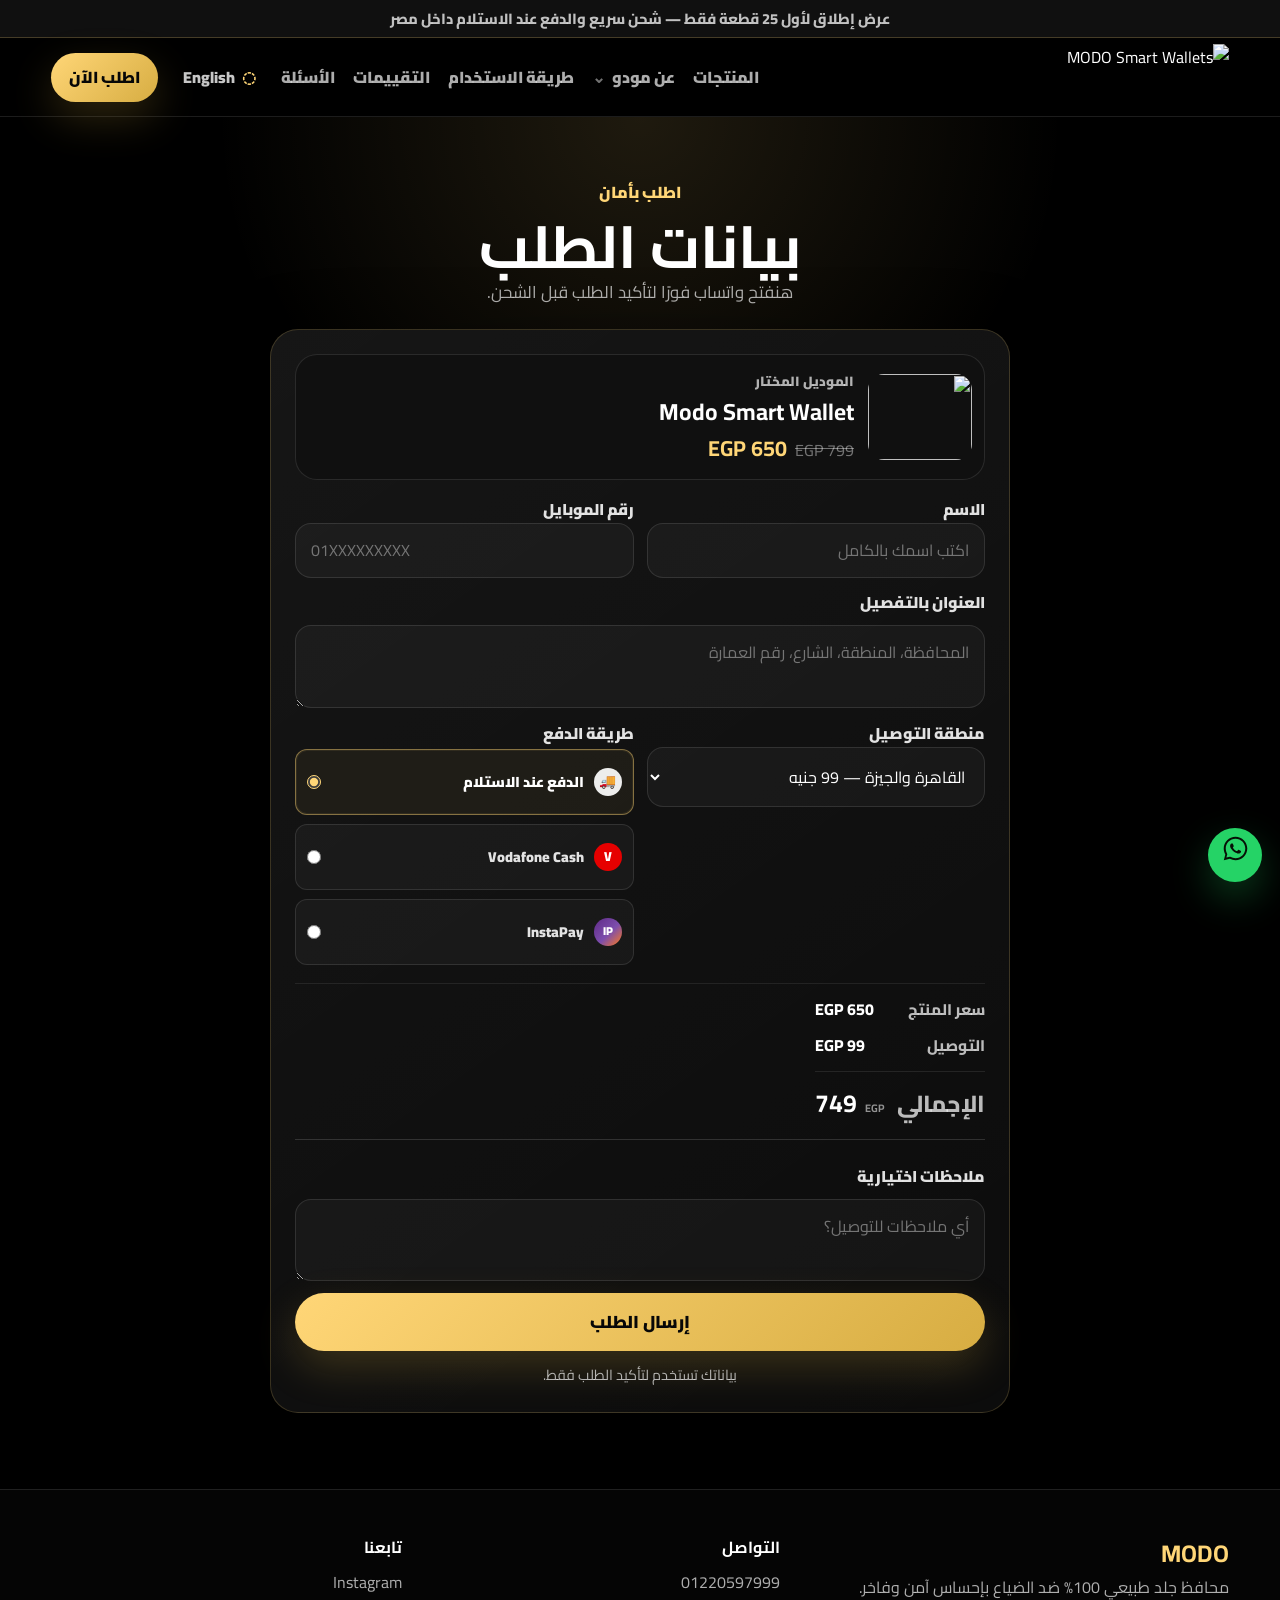
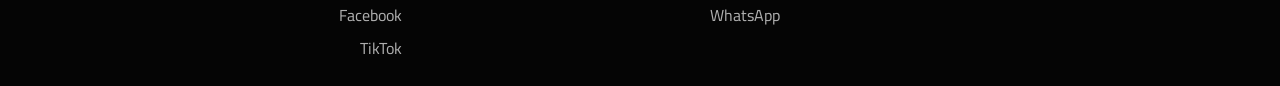
==== commit 70fbe5fd: "Add files via upload" ====
--- a/checkout.html
+++ b/checkout.html
@@ -8,7 +8,7 @@
   <link rel="preconnect" href="https://fonts.googleapis.com">
   <link rel="preconnect" href="https://fonts.gstatic.com" crossorigin>
   <link href="https://fonts.googleapis.com/css2?family=Cairo:wght@400;600;700;800;900&display=swap" rel="stylesheet">
-  <link rel="stylesheet" href="style.css?v=20260527-payment-compact" />
+  <link rel="stylesheet" href="style.css?v=20260527-payment-icons" />
 
   <!-- Meta Pixel Code -->
   <script>
@@ -139,6 +139,6 @@
   </footer>
 
   <a href="https://wa.me/201220597999" class="whatsapp-float" target="_blank" rel="noopener noreferrer" aria-label="WhatsApp">WhatsApp</a>
-  <script type="module" src="script.js?v=20260527-payment-compact"></script>
+  <script type="module" src="script.js?v=20260527-payment-icons"></script>
 </body>
 </html>
--- a/style.css
+++ b/style.css
@@ -2034,6 +2034,11 @@
   background: rgba(255,255,255,.035);
 }
 
+.checkout-standalone label[for="productSelect"],
+.checkout-standalone #productSelect {
+  display: none !important;
+}
+
 .payment-method-list {
   gap: 7px !important;
   max-width: 420px;
@@ -2054,6 +2059,41 @@
   line-height: 1.25 !important;
 }
 
+.payment-method-copy {
+  flex: 1 1 auto;
+}
+
+.payment-method-logo {
+  width: 28px;
+  height: 28px;
+  flex: 0 0 28px;
+  border-radius: 999px;
+  display: inline-flex;
+  align-items: center;
+  justify-content: center;
+  font-size: .72rem;
+  font-weight: 950;
+  letter-spacing: 0;
+  line-height: 1;
+}
+
+.payment-method-logo-cod {
+  background: rgba(255,255,255,.92);
+  color: #090909;
+  font-size: .86rem;
+}
+
+.payment-method-logo-vodafone {
+  background: #e60000;
+  color: #fff;
+  font-size: .82rem;
+}
+
+.payment-method-logo-instapay {
+  background: linear-gradient(135deg, #5f2a87 0%, #7d4ead 55%, #ff7a1a 100%);
+  color: #fff;
+}
+
 .payment-method-option input {
   width: 14px !important;
   height: 14px !important;
@@ -2068,6 +2108,30 @@
 html[dir="rtl"] .payment-method-option {
   gap: 10px !important;
   text-align: right;
+}
+
+html[dir="ltr"] .payment-method-option input {
+  order: 1;
+}
+
+html[dir="ltr"] .payment-method-copy {
+  order: 2;
+}
+
+html[dir="ltr"] .payment-method-logo {
+  order: 3;
+}
+
+html[dir="rtl"] .payment-method-logo {
+  order: 1;
+}
+
+html[dir="rtl"] .payment-method-copy {
+  order: 2;
+}
+
+html[dir="rtl"] .payment-method-option input {
+  order: 3;
 }
 
 .payment-method-option:has(input:checked) {
@@ -2174,6 +2238,17 @@
     font-size: .88rem !important;
   }
 
+  .payment-method-logo {
+    width: 24px;
+    height: 24px;
+    flex-basis: 24px;
+    font-size: .66rem;
+  }
+
+  .payment-method-logo-cod {
+    font-size: .78rem;
+  }
+
   .checkout-total-box {
     padding-top: 10px !important;
   }
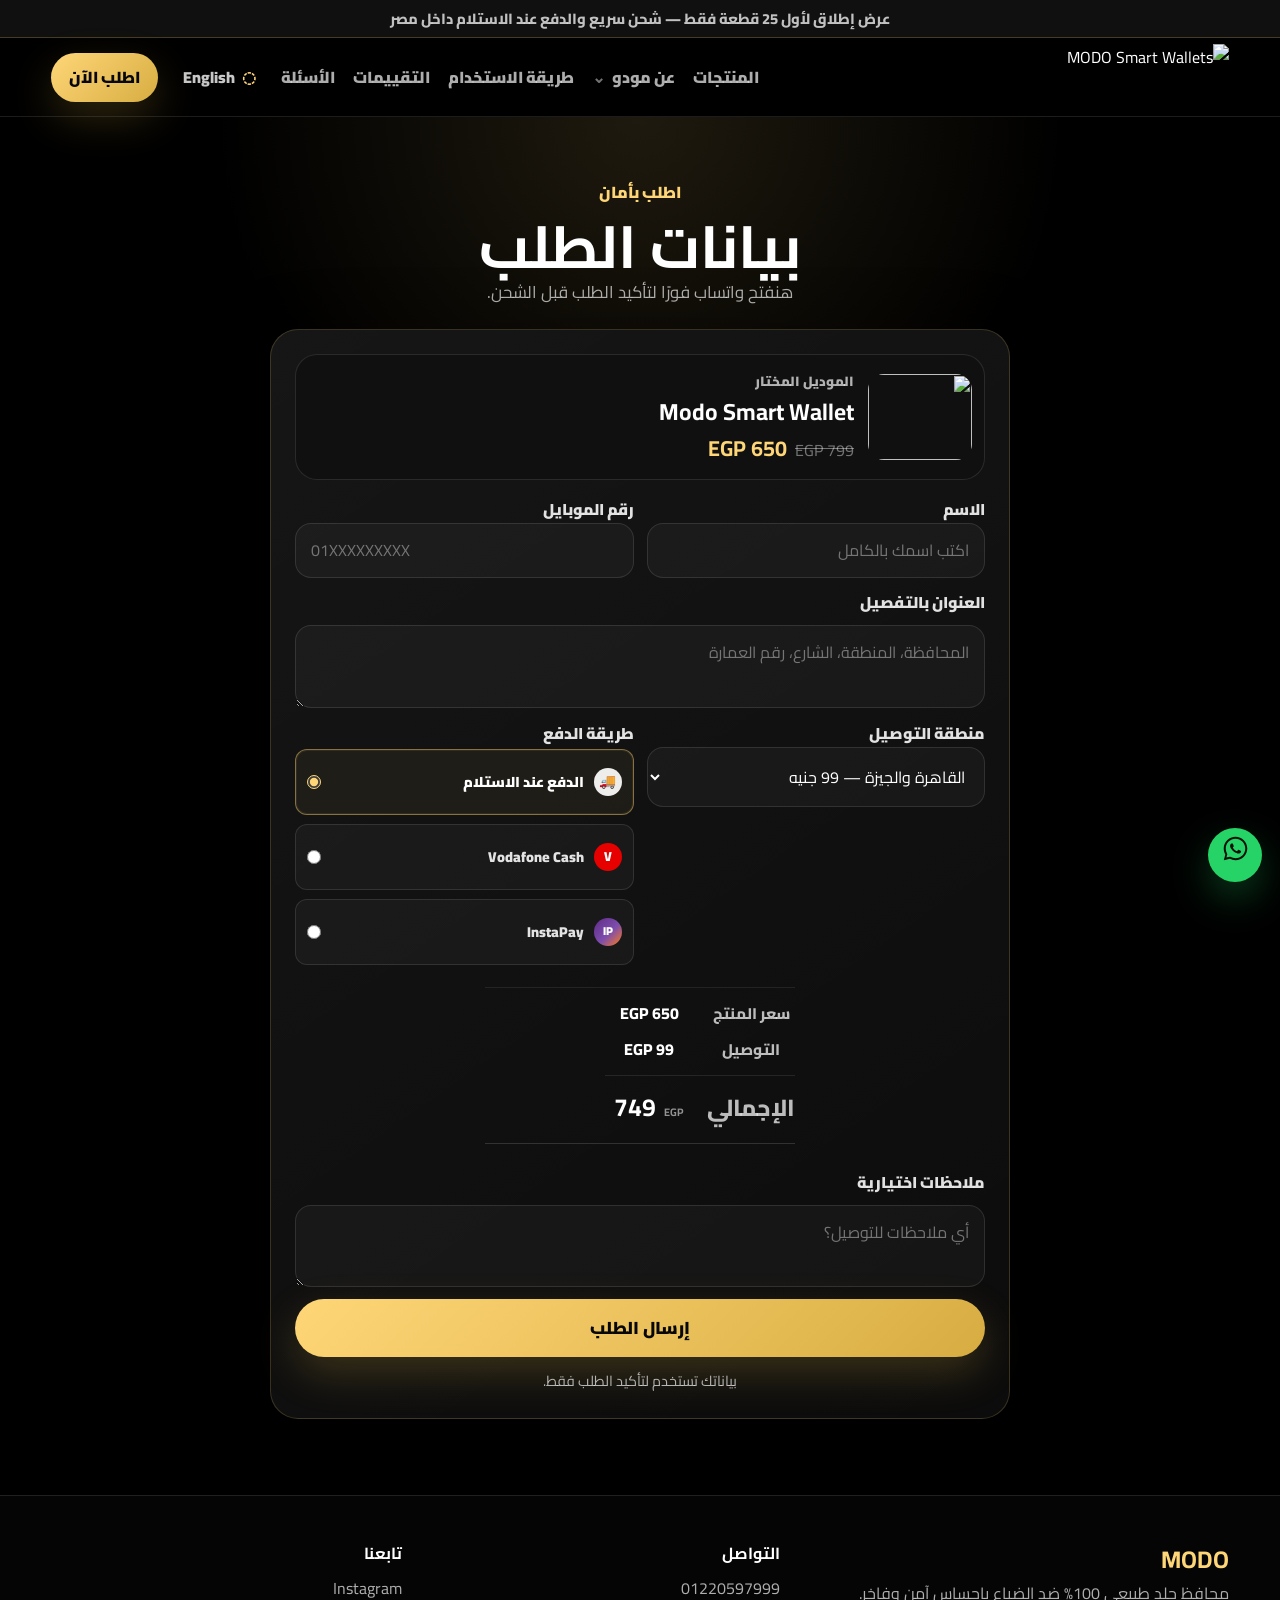
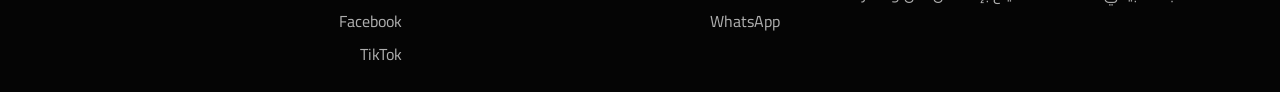
==== commit c271b17a: "Update checkout.html" ====
--- a/checkout.html
+++ b/checkout.html
@@ -8,7 +8,7 @@
   <link rel="preconnect" href="https://fonts.googleapis.com">
   <link rel="preconnect" href="https://fonts.gstatic.com" crossorigin>
   <link href="https://fonts.googleapis.com/css2?family=Cairo:wght@400;600;700;800;900&display=swap" rel="stylesheet">
-  <link rel="stylesheet" href="style.css?v=20260527-payment-icons" />
+  <link rel="stylesheet" href="style.css?v=20260527-total-centered" />
 
   <!-- Meta Pixel Code -->
   <script>
@@ -139,6 +139,6 @@
   </footer>
 
   <a href="https://wa.me/201220597999" class="whatsapp-float" target="_blank" rel="noopener noreferrer" aria-label="WhatsApp">WhatsApp</a>
-  <script type="module" src="script.js?v=20260527-payment-icons"></script>
+  <script type="module" src="script.js?v=20260527-total-centered"></script>
 </body>
 </html>
--- a/style.css
+++ b/style.css
@@ -2265,3 +2265,46 @@
     bottom: 18px !important;
   }
 }
+
+/* ===== Center checkout receipt totals ===== */
+.checkout-total-box {
+  width: min(100%, 310px) !important;
+  margin: 10px auto 14px !important;
+  text-align: center !important;
+}
+
+.checkout-total-row {
+  display: grid !important;
+  grid-template-columns: 1fr 1fr;
+  align-items: baseline !important;
+  gap: 14px !important;
+}
+
+.checkout-total-row span,
+.checkout-total-row strong {
+  text-align: center !important;
+}
+
+.checkout-total-final {
+  display: grid !important;
+  grid-template-columns: 1fr 1fr;
+  align-items: baseline !important;
+  gap: 14px !important;
+}
+
+.checkout-total-final span,
+.checkout-total-final strong {
+  justify-content: center !important;
+  text-align: center !important;
+}
+
+@media (max-width: 620px) {
+  .checkout-total-box {
+    width: min(100%, 280px) !important;
+  }
+
+  .checkout-total-row,
+  .checkout-total-final {
+    gap: 10px !important;
+  }
+}
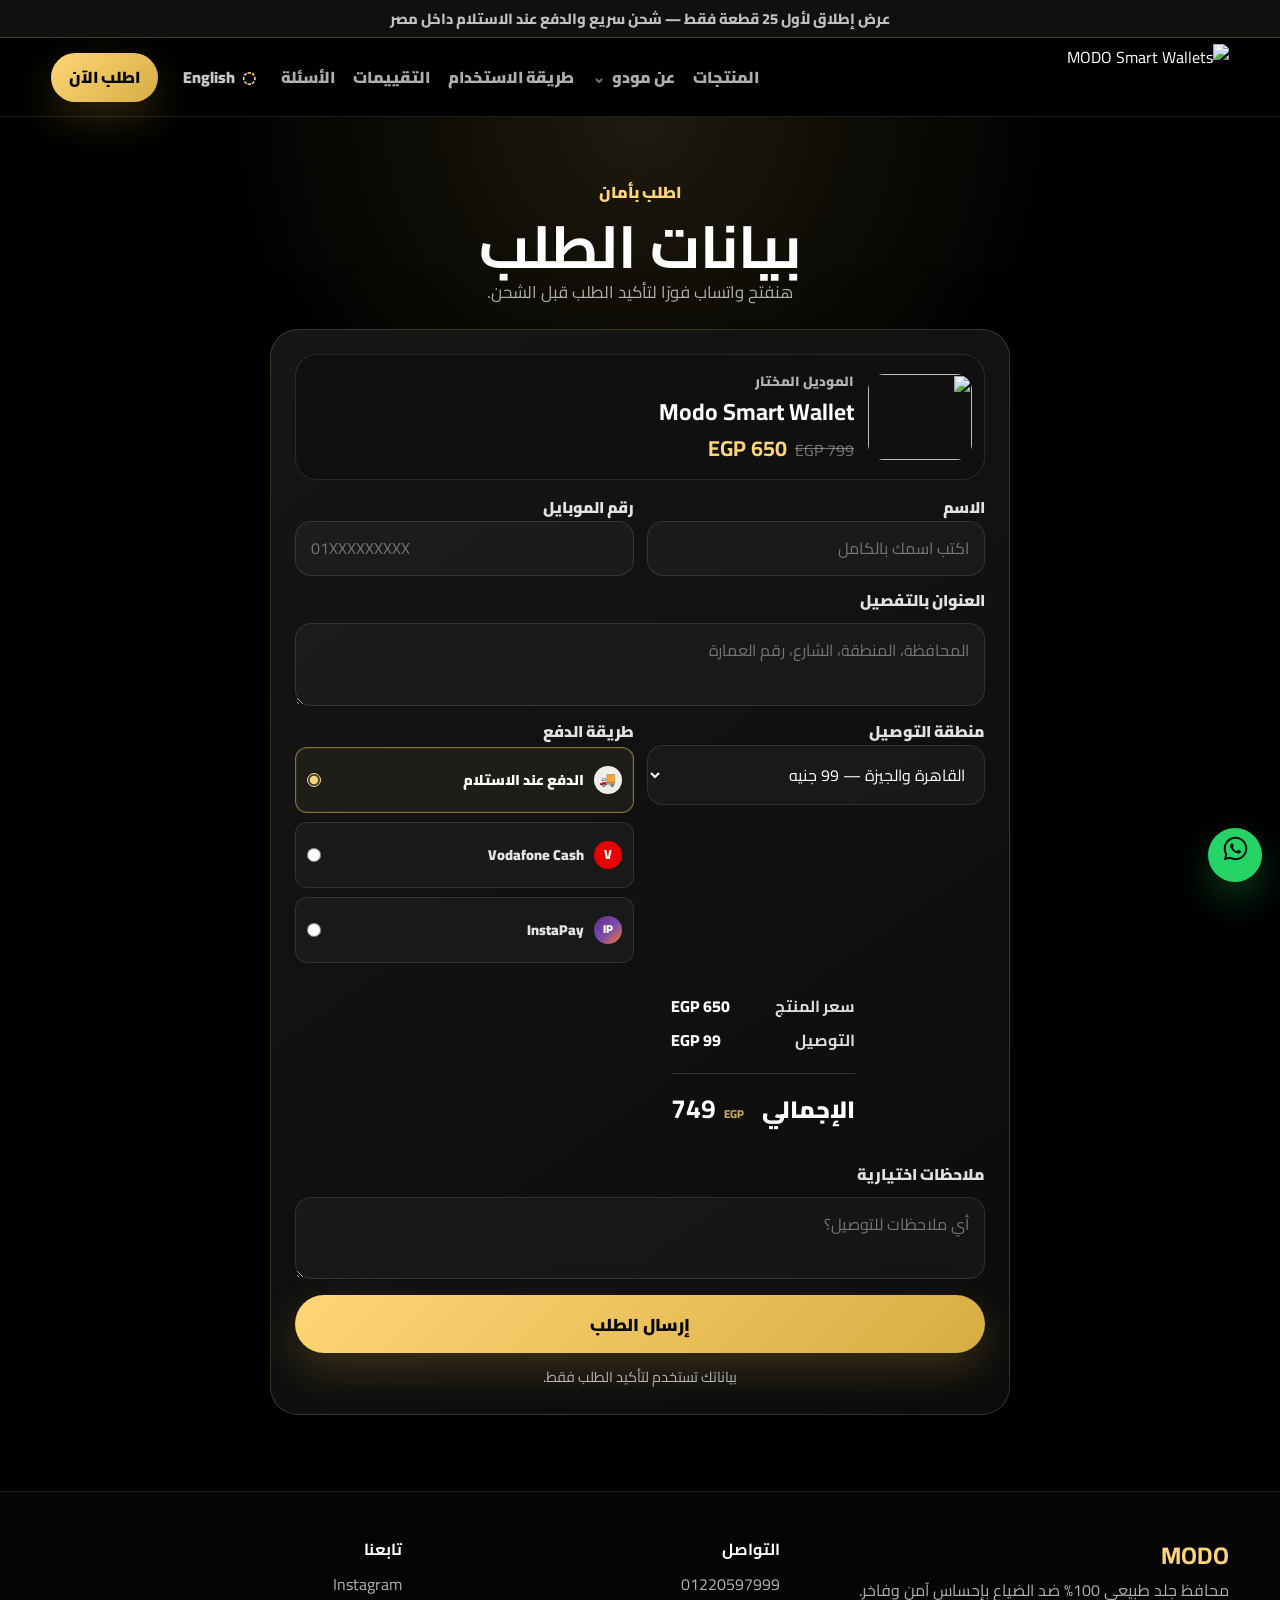
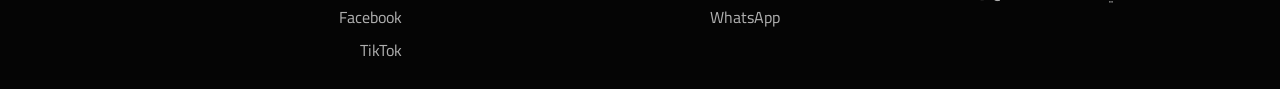
==== commit 1af084dc: "Update checkout.html" ====
--- a/checkout.html
+++ b/checkout.html
@@ -8,7 +8,7 @@
   <link rel="preconnect" href="https://fonts.googleapis.com">
   <link rel="preconnect" href="https://fonts.gstatic.com" crossorigin>
   <link href="https://fonts.googleapis.com/css2?family=Cairo:wght@400;600;700;800;900&display=swap" rel="stylesheet">
-  <link rel="stylesheet" href="style.css?v=20260527-total-centered" />
+  <link rel="stylesheet" href="style.css?v=20260527-receipt-total" />
 
   <!-- Meta Pixel Code -->
   <script>
@@ -139,6 +139,6 @@
   </footer>
 
   <a href="https://wa.me/201220597999" class="whatsapp-float" target="_blank" rel="noopener noreferrer" aria-label="WhatsApp">WhatsApp</a>
-  <script type="module" src="script.js?v=20260527-total-centered"></script>
+  <script type="module" src="script.js?v=20260527-receipt-total"></script>
 </body>
 </html>
--- a/style.css
+++ b/style.css
@@ -2298,6 +2298,10 @@
   text-align: center !important;
 }
 
+.product-sale-line {
+  display: none !important;
+}
+
 @media (max-width: 620px) {
   .checkout-total-box {
     width: min(100%, 280px) !important;
@@ -2308,3 +2312,417 @@
     gap: 10px !important;
   }
 }
+
+/* ===== Checkout clarity upgrade ===== */
+.checkout-step-strip {
+  display: grid;
+  grid-template-columns: repeat(3, 1fr);
+  gap: 8px;
+  padding: 8px;
+  border-radius: 18px;
+  background: rgba(255,255,255,.035);
+  border: 1px solid rgba(255,255,255,.08);
+}
+
+.checkout-step-strip span {
+  min-height: 34px;
+  border-radius: 12px;
+  display: inline-flex;
+  align-items: center;
+  justify-content: center;
+  text-align: center;
+  color: rgba(255,255,255,.78);
+  background: rgba(0,0,0,.24);
+  font-size: .82rem;
+  font-weight: 900;
+  line-height: 1.25;
+}
+
+.checkout-step-strip span:first-child {
+  color: #070707;
+  background: linear-gradient(135deg, var(--modo-gold), var(--modo-gold-deep));
+}
+
+.checkout-section-title {
+  display: flex;
+  align-items: center;
+  gap: 10px;
+  margin: 12px 0 8px;
+  padding-top: 12px;
+  border-top: 1px solid rgba(255,255,255,.08);
+}
+
+.checkout-step-strip + .checkout-section-title {
+  margin-top: 8px;
+  border-top: 0;
+  padding-top: 0;
+}
+
+.checkout-section-title span {
+  width: 34px;
+  height: 34px;
+  border-radius: 999px;
+  display: inline-flex;
+  align-items: center;
+  justify-content: center;
+  background: rgba(255,214,119,.12);
+  border: 1px solid rgba(255,214,119,.28);
+  color: var(--modo-gold);
+  font-size: .82rem;
+  font-weight: 950;
+  line-height: 1;
+}
+
+.checkout-section-title h2 {
+  margin: 0;
+  color: #fff;
+  font-size: clamp(1rem, 2.8vw, 1.25rem);
+  line-height: 1.25;
+}
+
+.checkout-confirm-note {
+  margin: -2px 0 0;
+  color: rgba(255,255,255,.62);
+  font-size: .88rem;
+  font-weight: 800;
+  line-height: 1.65;
+  text-align: center;
+}
+
+.checkout-standalone .selected-product-card {
+  margin-bottom: 2px;
+}
+
+.checkout-standalone .premium-free-delivery-note {
+  margin-top: 2px;
+}
+
+.checkout-standalone .order-submit {
+  margin-top: 4px;
+}
+
+@media (max-width: 620px) {
+  .checkout-step-strip {
+    gap: 6px;
+    padding: 6px;
+    border-radius: 15px;
+  }
+
+  .checkout-step-strip span {
+    min-height: 32px;
+    padding: 0 5px;
+    border-radius: 10px;
+    font-size: .72rem;
+  }
+
+  .checkout-section-title {
+    margin: 10px 0 7px;
+    padding-top: 10px;
+  }
+
+  .checkout-section-title span {
+    width: 30px;
+    height: 30px;
+    font-size: .76rem;
+  }
+
+  .checkout-confirm-note {
+    font-size: .8rem;
+  }
+}
+
+/* ===== Final checkout summary polish ===== */
+.checkout-step-strip {
+  display: none !important;
+}
+
+.order-form > .checkout-section-title:first-child {
+  margin-top: 0 !important;
+  padding-top: 0 !important;
+  border-top: 0 !important;
+}
+
+.checkout-total-box {
+  width: min(100%, 420px) !important;
+  margin: 12px auto 18px !important;
+  padding: 14px !important;
+  border-radius: 20px !important;
+  background:
+    linear-gradient(145deg, rgba(255,214,119,.08), rgba(255,255,255,.035)),
+    #111 !important;
+  border: 1px solid rgba(255,214,119,.24) !important;
+  box-shadow: 0 18px 44px rgba(0,0,0,.32) !important;
+  gap: 8px !important;
+  text-align: initial !important;
+}
+
+.checkout-total-row {
+  display: flex !important;
+  grid-template-columns: none !important;
+  align-items: center !important;
+  justify-content: space-between !important;
+  min-height: 34px !important;
+  gap: 18px !important;
+  padding: 0 2px !important;
+}
+
+.checkout-total-row span {
+  color: rgba(255,255,255,.64) !important;
+  font-size: .92rem !important;
+  font-weight: 850 !important;
+  text-align: inherit !important;
+}
+
+.checkout-total-row strong {
+  color: #fff !important;
+  font-size: 1.02rem !important;
+  font-weight: 900 !important;
+  text-align: inherit !important;
+}
+
+.checkout-total-final {
+  display: flex !important;
+  grid-template-columns: none !important;
+  margin-top: 8px !important;
+  padding: 12px 14px !important;
+  border-radius: 16px !important;
+  border: 1px solid rgba(255,214,119,.28) !important;
+  background: linear-gradient(135deg, rgba(255,214,119,.16), rgba(255,214,119,.055)) !important;
+}
+
+.checkout-total-final span {
+  color: #fff !important;
+  font-size: clamp(1.04rem, 3vw, 1.25rem) !important;
+  font-weight: 950 !important;
+}
+
+.checkout-total-final strong {
+  color: var(--modo-gold) !important;
+  display: inline-flex !important;
+  align-items: baseline !important;
+  justify-content: flex-end !important;
+  gap: 7px !important;
+  font-size: clamp(1.22rem, 3.6vw, 1.62rem) !important;
+}
+
+.checkout-total-final small {
+  color: rgba(255,214,119,.76) !important;
+  font-size: .68rem !important;
+}
+
+.checkout-total-final b {
+  color: var(--modo-gold) !important;
+}
+
+@media (max-width: 620px) {
+  .checkout-total-box {
+    width: min(100%, 340px) !important;
+    padding: 12px !important;
+    border-radius: 18px !important;
+  }
+
+  .checkout-total-row {
+    min-height: 31px !important;
+    gap: 12px !important;
+  }
+
+  .checkout-total-row span {
+    font-size: .86rem !important;
+  }
+
+  .checkout-total-row strong {
+    font-size: .96rem !important;
+  }
+
+  .checkout-total-final {
+    padding: 11px 12px !important;
+    border-radius: 15px !important;
+  }
+}
+
+/* ===== Checkout summary readable layout ===== */
+.checkout-total-box {
+  width: min(100%, 430px) !important;
+  padding: 16px !important;
+  gap: 0 !important;
+}
+
+.checkout-total-row {
+  display: grid !important;
+  grid-template-columns: 1fr auto !important;
+  min-height: 40px !important;
+  padding: 0 !important;
+}
+
+.checkout-total-row:not(.checkout-total-final) + .checkout-total-row:not(.checkout-total-final) {
+  border-top: 1px solid rgba(255,255,255,.07);
+}
+
+.checkout-total-row span,
+.checkout-total-row strong {
+  text-align: initial !important;
+}
+
+html[dir="rtl"] .checkout-total-row span {
+  justify-self: start;
+}
+
+html[dir="rtl"] .checkout-total-row strong {
+  justify-self: end;
+}
+
+html[dir="ltr"] .checkout-total-row span {
+  justify-self: start;
+}
+
+html[dir="ltr"] .checkout-total-row strong {
+  justify-self: end;
+}
+
+.checkout-total-row span {
+  color: rgba(255,255,255,.7) !important;
+}
+
+.checkout-total-row strong {
+  color: #fff !important;
+}
+
+.checkout-total-final {
+  grid-template-columns: 1fr auto !important;
+  width: 100%;
+  margin: 12px 0 0 !important;
+  padding: 14px 16px !important;
+  border-radius: 18px !important;
+}
+
+.checkout-total-final span {
+  justify-self: start !important;
+}
+
+.checkout-total-final strong {
+  justify-self: end !important;
+}
+
+html[dir="rtl"] .checkout-total-final span {
+  justify-self: start !important;
+}
+
+html[dir="rtl"] .checkout-total-final strong {
+  justify-self: end !important;
+}
+
+@media (max-width: 620px) {
+  .checkout-total-box {
+    width: min(100%, 360px) !important;
+    padding: 14px !important;
+  }
+
+  .checkout-total-row {
+    min-height: 38px !important;
+  }
+
+  .checkout-total-final {
+    padding: 13px 14px !important;
+  }
+}
+
+/* ===== Minimal receipt-style checkout total ===== */
+.checkout-total-box {
+  width: min(100%, 430px) !important;
+  margin: 14px auto 18px !important;
+  padding: 4px 0 0 !important;
+  background: transparent !important;
+  border: 0 !important;
+  border-radius: 0 !important;
+  box-shadow: none !important;
+  gap: 0 !important;
+}
+
+.checkout-total-row {
+  display: flex !important;
+  align-items: baseline !important;
+  justify-content: space-between !important;
+  min-height: 34px !important;
+  padding: 0 !important;
+  border: 0 !important;
+}
+
+.checkout-total-row + .checkout-total-row:not(.checkout-total-final) {
+  border-top: 0 !important;
+}
+
+.checkout-total-row span {
+  color: rgba(255,255,255,.86) !important;
+  font-size: 1rem !important;
+  font-weight: 700 !important;
+  text-align: start !important;
+}
+
+.checkout-total-row strong {
+  color: #fff !important;
+  font-size: 1rem !important;
+  font-weight: 800 !important;
+  text-align: end !important;
+}
+
+.checkout-total-final {
+  display: flex !important;
+  align-items: baseline !important;
+  justify-content: space-between !important;
+  width: 100% !important;
+  margin: 12px 0 0 !important;
+  padding: 13px 0 0 !important;
+  background: transparent !important;
+  border: 0 !important;
+  border-top: 1px solid rgba(255,255,255,.14) !important;
+  border-radius: 0 !important;
+}
+
+.checkout-total-final span {
+  color: #fff !important;
+  font-size: clamp(1.24rem, 3.4vw, 1.48rem) !important;
+  font-weight: 950 !important;
+}
+
+.checkout-total-final strong {
+  color: #fff !important;
+  display: inline-flex !important;
+  align-items: baseline !important;
+  justify-content: flex-end !important;
+  gap: 8px !important;
+  font-size: clamp(1.28rem, 3.8vw, 1.65rem) !important;
+  font-weight: 950 !important;
+}
+
+.checkout-total-final small {
+  color: rgba(255,214,119,.76) !important;
+  font-size: .72rem !important;
+  font-weight: 800 !important;
+}
+
+.checkout-total-final b {
+  color: #fff !important;
+}
+
+@media (max-width: 620px) {
+  .checkout-total-box {
+    width: min(100%, 340px) !important;
+  }
+
+  .checkout-total-row {
+    min-height: 32px !important;
+  }
+
+  .checkout-total-row span,
+  .checkout-total-row strong {
+    font-size: .96rem !important;
+  }
+
+  .checkout-total-final span {
+    font-size: 1.22rem !important;
+  }
+
+  .checkout-total-final strong {
+    font-size: 1.36rem !important;
+  }
+}
